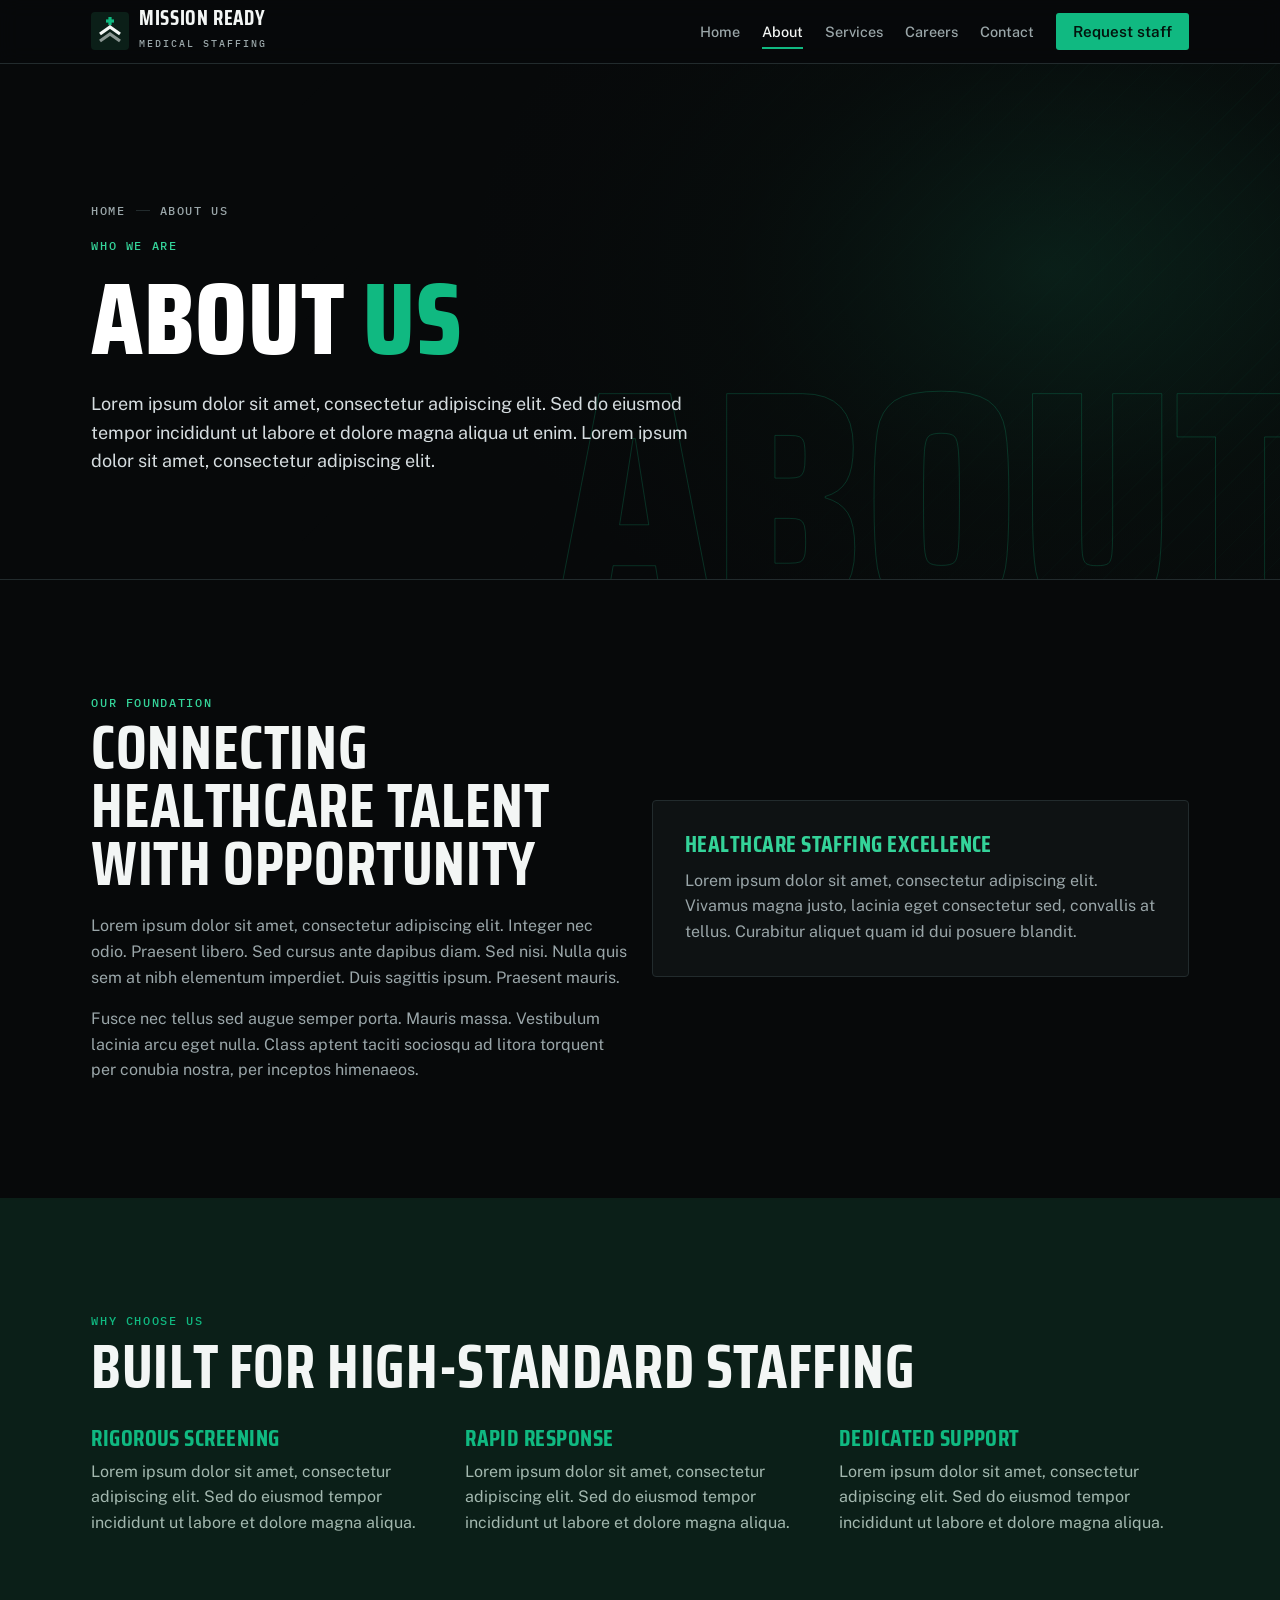
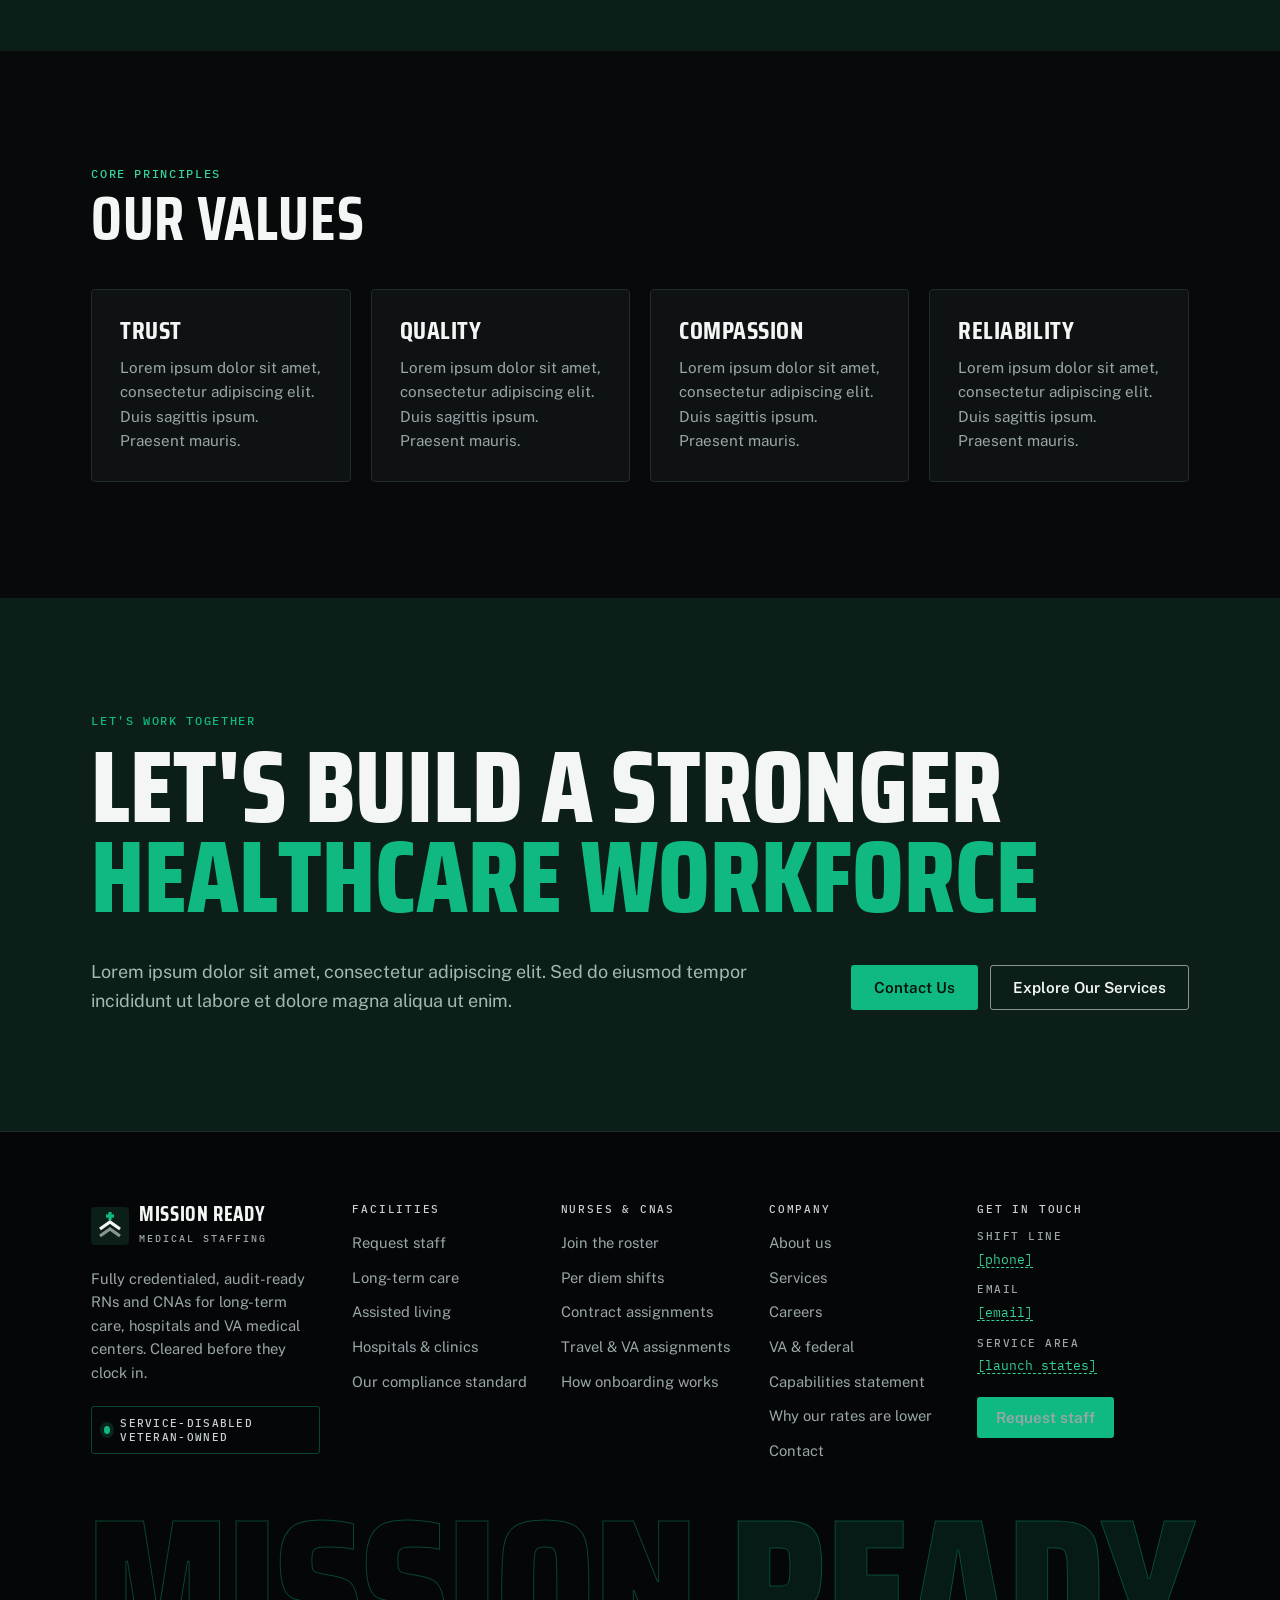
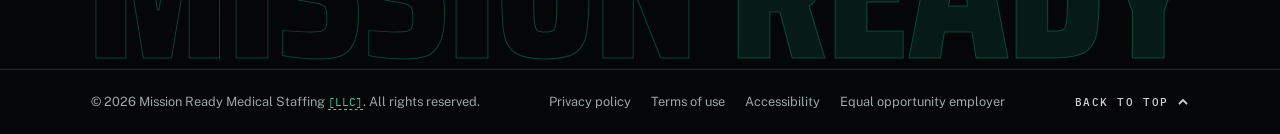
==== about.html @ 70a40371 "asd" ====
<!doctype html>
<html lang="en">
<head>
<meta charset="utf-8">
<script>document.documentElement.classList.add("js")</script>
<meta name="viewport" content="width=device-width, initial-scale=1, viewport-fit=cover">
<meta name="description" content="About Mission Ready Medical Staffing. Placeholder description for the about page.">
<title>About Us | Mission Ready Medical Staffing</title>
<link rel="preconnect" href="https://fonts.googleapis.com">
<link rel="preconnect" href="https://fonts.gstatic.com" crossorigin>
<link rel="stylesheet" href="https://fonts.googleapis.com/css2?family=Saira+Condensed:wght@500;600;700;800&family=Public+Sans:wght@400;500;600;700&family=IBM+Plex+Mono:wght@400;500&display=swap">
<link rel="stylesheet" href="style.css">
</head>
<body id="top">
<a class="skip" href="#main">Skip to content</a>
<div class="progress" aria-hidden="true"><i></i></div>

<header class="nav">
  <div class="wrap">
    <a class="brand" href="index.html" aria-label="Mission Ready Medical Staffing, home">
      <svg width="38" height="38" viewBox="0 0 38 38" aria-hidden="true">
        <rect width="38" height="38" rx="4" fill="var(--navy)"/>
        <path d="M9 22 L19 15 L29 22" fill="none" stroke="var(--on-navy)" stroke-width="3.2"/>
        <path d="M9 29 L19 22 L29 29" fill="none" stroke="var(--on-navy)" stroke-width="3.2" opacity=".55"/>
        <rect x="17.4" y="5" width="3.2" height="8" fill="var(--brass-bright)"/>
        <rect x="15" y="7.4" width="8" height="3.2" fill="var(--brass-bright)"/>
      </svg>
      <span><b>Mission Ready</b><small>Medical Staffing</small></span>
    </a>
    <button class="menu-toggle" type="button" aria-expanded="false" aria-controls="site-menu" aria-label="Open menu"><span></span></button>
    <nav class="links" id="site-menu" aria-label="Primary">
      <a href="index.html">Home</a>
      <a href="about.html" aria-current="page">About</a>
      <a href="services.html">Services</a>
      <a href="careers.html">Careers</a>
      <a href="contact.html">Contact</a>
      <a class="btn btn-primary" href="contact.html#request-staff">Request staff</a>
    </nav>
  </div>
</header>

<main id="main">
<section class="page-hero" data-scene="exit" style="--img:url('https://images.unsplash.com/photo-1584515933487-779824d29309?auto=format&fit=crop&w=1600&q=80')">
  <div class="hero-visual" aria-hidden="true"></div>
  <span class="ghost-word" aria-hidden="true">About</span>
  <div class="wrap">
    <nav class="crumbs" aria-label="Breadcrumb"><a href="index.html">Home</a><i></i><span aria-current="page">About Us</span></nav>
    <p class="eyebrow">Who we are</p>
    <h1>About <em>Us</em></h1>
    <p class="lede">Lorem ipsum dolor sit amet, consectetur adipiscing elit. Sed do eiusmod tempor incididunt ut labore et dolore magna aliqua ut enim. Lorem ipsum dolor sit amet, consectetur adipiscing elit.</p>
    
  </div>
</section>
 


<section class="block">
    <div class="wrap">
      <div class="grid-2" style="align-items: center;">
        <div>
          <p class="eyebrow">Our Foundation</p>
          <h2 style="margin-top:10px;">Connecting Healthcare Talent With Opportunity</h2>
          <p style="margin-top:20px; color:var(--ink-2);">Lorem ipsum dolor sit amet, consectetur adipiscing elit. Integer nec odio. Praesent libero. Sed cursus ante dapibus diam. Sed nisi. Nulla quis sem at nibh elementum imperdiet. Duis sagittis ipsum. Praesent mauris.</p>
          <p style="margin-top:16px; color:var(--ink-2);">Fusce nec tellus sed augue semper porta. Mauris massa. Vestibulum lacinia arcu eget nulla. Class aptent taciti sociosqu ad litora torquent per conubia nostra, per inceptos himenaeos.</p>
        </div>
        <div style="background:var(--surface); border:1px solid var(--line); border-radius:4px; padding:32px;">
          <h3 style="color:var(--brass);">Healthcare Staffing Excellence</h3>
          <p style="color:var(--ink-2); margin-top:12px;">Lorem ipsum dolor sit amet, consectetur adipiscing elit. Vivamus magna justo, lacinia eget consectetur sed, convallis at tellus. Curabitur aliquet quam id dui posuere blandit.</p>
        </div>
      </div>
    </div>
  </section>
  <section class="block" style="background:var(--navy); color:var(--on-navy);">
    <div class="wrap">
      <p class="eyebrow" style="color:var(--brass-bright);">Why Choose Us</p>
      <h2 style="margin-top:10px; margin-bottom:30px;">Built For High-Standard Staffing</h2>
      <div class="grid-3">
        <div>
          <h3 style="color:var(--brass-bright);">Rigorous Screening</h3>
          <p style="color:var(--on-navy-2); margin-top:10px;">Lorem ipsum dolor sit amet, consectetur adipiscing elit. Sed do eiusmod tempor incididunt ut labore et dolore magna aliqua.</p>
        </div>
        <div>
          <h3 style="color:var(--brass-bright);">Rapid Response</h3>
          <p style="color:var(--on-navy-2); margin-top:10px;">Lorem ipsum dolor sit amet, consectetur adipiscing elit. Sed do eiusmod tempor incididunt ut labore et dolore magna aliqua.</p>
        </div>
        <div>
          <h3 style="color:var(--brass-bright);">Dedicated Support</h3>
          <p style="color:var(--on-navy-2); margin-top:10px;">Lorem ipsum dolor sit amet, consectetur adipiscing elit. Sed do eiusmod tempor incididunt ut labore et dolore magna aliqua.</p>
        </div>
      </div>
    </div>
  </section>

   <section class="block">
    <div class="wrap">
      <p class="eyebrow">Core Principles</p>
      <h2 style="margin-top:10px; margin-bottom:40px;">Our Values</h2>
      <div class="grid-4">
        <div class="card">
          <h3>Trust</h3>
          <p>Lorem ipsum dolor sit amet, consectetur adipiscing elit. Duis sagittis ipsum. Praesent mauris.</p>
        </div>
        <div class="card">
          <h3>Quality</h3>
          <p>Lorem ipsum dolor sit amet, consectetur adipiscing elit. Duis sagittis ipsum. Praesent mauris.</p>
        </div>
        <div class="card">
          <h3>Compassion</h3>
          <p>Lorem ipsum dolor sit amet, consectetur adipiscing elit. Duis sagittis ipsum. Praesent mauris.</p>
        </div>
        <div class="card">
          <h3>Reliability</h3>
          <p>Lorem ipsum dolor sit amet, consectetur adipiscing elit. Duis sagittis ipsum. Praesent mauris.</p>
        </div>
      </div>
    </div>
  </section>

<!-- <section class="block surface-band" id="mission-vision">
  <div class="wrap">
    <div class="statements">
      <article class="statement reveal" id="mission"><span class="num">01 / MISSION</span><h2 style="font-size:clamp(2.2rem,4vw,3.4rem)">Our Mission</h2><p>Lorem ipsum dolor sit amet, consectetur adipiscing elit. Sed do eiusmod tempor incididunt ut labore et dolore magna aliqua. Ut enim ad minim veniam, quis nostrud exercitation ullamco laboris nisi ut aliquip ex ea commodo consequat. Duis aute irure dolor in reprehenderit in voluptate velit esse.</p><p>Excepteur sint occaecat cupidatat non proident, sunt in culpa qui officia deserunt mollit anim id est laborum. Curabitur pretium tincidunt lacus, nec gravida nisl.</p></article>
      <article class="statement reveal" style="--d:1" id="vision"><span class="num">02 / VISION</span><h2 style="font-size:clamp(2.2rem,4vw,3.4rem)">Our Vision</h2><p>Ut enim ad minim veniam, quis nostrud exercitation ullamco laboris nisi ut aliquip ex ea commodo consequat. Duis aute irure dolor in reprehenderit in voluptate velit esse. Lorem ipsum dolor sit amet, consectetur adipiscing elit. Sed do eiusmod tempor incididunt ut labore et dolore magna aliqua.</p><p>Excepteur sint occaecat cupidatat non proident, sunt in culpa qui officia deserunt mollit anim id est laborum. Curabitur pretium tincidunt lacus, nec gravida nisl.</p></article>
    </div>
  </div>
</section> -->

<!-- <section class="block" id="values">
  <div class="wrap">
    <div class="sec-head">
      <p class="eyebrow">What guides us</p>
      <h2>Our Values</h2>
      <p class="lede">Lorem ipsum dolor sit amet, consectetur adipiscing elit. Sed do eiusmod tempor incididunt ut labore et dolore magna aliqua ut enim.</p>
    </div>
    <div class="cards">
      <article class="fcard reveal" style="--d:0"><span class="ico"><svg viewBox="0 0 24 24" fill="none" stroke="currentColor" stroke-width="1.8" stroke-linecap="square" aria-hidden="true"><path d="M12 3l8 3v6c0 5-3.5 8-8 9-4.5-1-8-4-8-9V6z"/><path d="M8.5 12l2.5 2.5L16 9.5"/></svg></span><span class="idx" aria-hidden="true">01</span><h3>Trust</h3><p>Lorem ipsum dolor sit amet, consectetur adipiscing elit.</p></article>
      <article class="fcard reveal" style="--d:1"><span class="ico"><svg viewBox="0 0 24 24" fill="none" stroke="currentColor" stroke-width="1.8" stroke-linecap="square" aria-hidden="true"><path d="M12 3l2.7 5.6 6.1.9-4.4 4.3 1 6.1L12 17l-5.4 2.9 1-6.1L3.2 9.5l6.1-.9z"/></svg></span><span class="idx" aria-hidden="true">02</span><h3>Quality</h3><p>Lorem ipsum dolor sit amet, consectetur adipiscing elit.</p></article>
      <article class="fcard reveal" style="--d:2"><span class="ico"><svg viewBox="0 0 24 24" fill="none" stroke="currentColor" stroke-width="1.8" stroke-linecap="square" aria-hidden="true"><path d="M12 20s-8-5-8-11a4.5 4.5 0 018-2.8A4.5 4.5 0 0120 9c0 6-8 11-8 11z"/></svg></span><span class="idx" aria-hidden="true">03</span><h3>Compassion</h3><p>Lorem ipsum dolor sit amet, consectetur adipiscing elit.</p></article>
      <article class="fcard reveal" style="--d:3"><span class="ico"><svg viewBox="0 0 24 24" fill="none" stroke="currentColor" stroke-width="1.8" stroke-linecap="square" aria-hidden="true"><circle cx="12" cy="12" r="9"/><path d="M12 7v5l3.5 2"/></svg></span><span class="idx" aria-hidden="true">04</span><h3>Reliability</h3><p>Lorem ipsum dolor sit amet, consectetur adipiscing elit.</p></article>
    </div>
  </div>
</section> -->




<!-- <section class="block surface-band" id="why-choose-us">
  <div class="wrap split rev">
    <div>
      <p class="eyebrow reveal">Why choose us</p>
      <h2 class="reveal" style="margin-top:14px">Why Choose Us</h2>
      <div class="why" style="margin-top:36px">
        <div class="reveal"><span class="n">01</span><div><h3>Dedicated Recruitment Team</h3><p>Lorem ipsum dolor sit amet, consectetur adipiscing elit. Sed do eiusmod tempor incididunt ut labore et dolore magna aliqua ut enim.</p></div></div>
        <div class="reveal" style="--d:1"><span class="n">02</span><div><h3>Thorough Candidate Screening</h3><p>Lorem ipsum dolor sit amet, consectetur adipiscing elit. Sed do eiusmod tempor incididunt ut labore et dolore magna aliqua ut enim.</p></div></div>
        <div class="reveal" style="--d:2"><span class="n">03</span><div><h3>Flexible Staffing Options</h3><p>Lorem ipsum dolor sit amet, consectetur adipiscing elit. Sed do eiusmod tempor incididunt ut labore et dolore magna aliqua ut enim.</p></div></div>
        <div class="reveal" style="--d:3"><span class="n">04</span><div><h3>Responsive Support</h3><p>Lorem ipsum dolor sit amet, consectetur adipiscing elit. Sed do eiusmod tempor incididunt ut labore et dolore magna aliqua ut enim.</p></div></div>
      </div>
    </div>
    <figure class="photo wide reveal" style="margin:0;position:sticky;top:calc(var(--nav) + 32px)">
      <img src="https://images.unsplash.com/photo-1576091160550-2173dba999ef?auto=format&fit=crop&w=1600&q=80" alt="Healthcare staff in a clinical corridor (placeholder image)" loading="lazy">
    </figure>
  </div>
</section> -->
<section class="block closing" data-scene="enter">
  <div class="wrap">
    <p class="eyebrow" style="color:var(--brass-bright)">Let's work together</p>
    <div class="big sm" style="margin-top:14px">Let's Build a Stronger <span>Healthcare Workforce</span></div>
    <div class="row">
      <p class="lede">Lorem ipsum dolor sit amet, consectetur adipiscing elit. Sed do eiusmod tempor incididunt ut labore et dolore magna aliqua ut enim.</p>
      <div class="cta-btns"><a class="btn btn-brass" href="contact.html">Contact Us</a><a class="btn btn-outline-light" href="services.html">Explore Our Services</a></div>
    </div>
  </div>
</section>
</main>

<footer class="site-footer" data-scene="enter">
  <div class="wrap ft-top">
    <div class="ft-brand">
      <a class="brand" href="index.html" aria-label="Mission Ready Medical Staffing, home">
        <svg width="38" height="38" viewBox="0 0 38 38" aria-hidden="true">
          <rect width="38" height="38" rx="4" fill="var(--navy)"/>
          <path d="M9 22 L19 15 L29 22" fill="none" stroke="var(--on-navy)" stroke-width="3.2"/>
          <path d="M9 29 L19 22 L29 29" fill="none" stroke="var(--on-navy)" stroke-width="3.2" opacity=".55"/>
          <rect x="17.4" y="5" width="3.2" height="8" fill="var(--brass-bright)"/>
          <rect x="15" y="7.4" width="8" height="3.2" fill="var(--brass-bright)"/>
        </svg>
        <span><b style="color:var(--ink)">Mission Ready</b><small>Medical Staffing</small></span>
      </a>
      <p>Fully credentialed, audit-ready RNs and CNAs for long-term care, hospitals and VA medical centers. Cleared before they clock in.</p>
      <span class="ft-badge"><i></i>Service-disabled veteran-owned</span>
    </div>

    <nav class="ft-col" aria-label="Facilities">
      <h4>Facilities</h4>
      <ul>
        <li><a href="contact.html#request-staff">Request staff</a></li>
        <li><a href="index.html#facilities">Long-term care</a></li>
        <li><a href="index.html#facilities">Assisted living</a></li>
        <li><a href="index.html#facilities">Hospitals &amp; clinics</a></li>
        <li><a href="index.html#standard">Our compliance standard</a></li>
      </ul>
    </nav>

    <nav class="ft-col" aria-label="Clinicians">
      <h4>Nurses &amp; CNAs</h4>
      <ul>
        <li><a href="careers.html#apply-now">Join the roster</a></li>
        <li><a href="index.html#clinicians">Per diem shifts</a></li>
        <li><a href="index.html#clinicians">Contract assignments</a></li>
        <li><a href="index.html#clinicians">Travel &amp; VA assignments</a></li>
        <li><a href="index.html#clearance">How onboarding works</a></li>
      </ul>
    </nav>

    <nav class="ft-col" aria-label="Company">
      <h4>Company</h4>
      <ul>
        <li><a href="about.html">About us</a></li>
        <li><a href="services.html">Services</a></li>
        <li><a href="careers.html">Careers</a></li>
        <li><a href="index.html#federal">VA &amp; federal</a></li>
        <li><a href="index.html#federal">Capabilities statement</a></li>
        <li><a href="index.html#lean">Why our rates are lower</a></li>
        <li><a href="contact.html">Contact</a></li>
      </ul>
    </nav>

    <div class="ft-col ft-contact">
      <h4>Get in touch</h4>
      <dl>
        <div><dt>Shift line</dt><dd><span class="ph">[phone]</span></dd></div>
        <div><dt>Email</dt><dd><span class="ph">[email]</span></dd></div>
        <div><dt>Service area</dt><dd><span class="ph">[launch states]</span></dd></div>
      </dl>
      <a class="btn btn-primary" href="contact.html#request-staff">Request staff</a>
    </div>
  </div>

  <div class="ft-mark" aria-hidden="true">Mission <span>Ready</span></div>

  <div class="ft-bottom">
    <div class="wrap">
      <span>© 2026 Mission Ready Medical Staffing <span class="ph">[LLC]</span>. All rights reserved.</span>
      <nav class="ft-legal" aria-label="Legal">
        <a href="#top">Privacy policy</a>
        <a href="#top">Terms of use</a>
        <a href="#top">Accessibility</a>
        <a href="#top">Equal opportunity employer</a>
      </nav>
      <a class="to-top" href="#top">Back to top <svg width="12" height="12" viewBox="0 0 12 12" aria-hidden="true"><path d="M2 8 L6 4 L10 8" fill="none" stroke="currentColor" stroke-width="1.8"/></svg></a>
    </div>
  </div>
</footer>

<script src="js/main.js"></script>
</body>
</html>
---- style.css ----
html,body{margin:0;padding:0}
img{max-width:100%}
[hidden]{display:none!important}
/* Black & Emerald: a single dark theme by design. Token names are historical:
   --navy = deep green panel, --brass = emerald accent text, --brass-bright = emerald fill. */
:root{
  --bg:#07090A; --surface:#0E1213; --surface-2:#161C1E; --ink:#F3F6F5; --ink-2:#9AA6A9; --line:#222B2D;
  --navy:#0B1F18; --navy-2:#113026; --on-navy:#F3F6F5; --on-navy-2:#A3B8AF;
  --brass:#34D399; --brass-bright:#10B981; --silver:#C9D1D6; --ready:#34D399; --ready-bg:#0D2A20; --ok:#10B981;
  --display:"Saira Condensed","Arial Narrow",Arial,sans-serif;
  --body:"Public Sans",system-ui,-apple-system,"Segoe UI",sans-serif;
  --mono:"IBM Plex Mono",ui-monospace,Consolas,monospace;
  --gutter:max(16px, 4vw);
  --nav:64px;
  --scroll:0;
  color-scheme:dark;
}
*{box-sizing:border-box}
html{scroll-behavior:smooth}
body{background:var(--bg);color:var(--ink);font:400 1rem/1.6 var(--body);-webkit-font-smoothing:antialiased;overflow-x:clip}
.wrap{max-width:1200px;margin-inline:auto;padding-inline:var(--gutter)}
h1,h2,h3{font-family:var(--display);font-weight:700;text-transform:uppercase;letter-spacing:.01em;line-height:.95;text-wrap:balance;margin:0}
h2{font-size:clamp(2.2rem,5vw,3.8rem)}
h3{font-size:1.45rem;letter-spacing:.02em}
p{margin:0}
a{color:inherit}
:focus-visible{outline:2px solid var(--brass-bright);outline-offset:3px;border-radius:2px}
.eyebrow{font:500 .74rem/1.3 var(--mono);letter-spacing:.14em;text-transform:uppercase;color:var(--brass)}
.lede{font-size:1.125rem;color:var(--ink-2);max-width:60ch}
.ph{font-family:var(--mono);font-size:.85em;color:var(--brass);border-bottom:1px dashed currentColor;white-space:nowrap}
section.block{padding-block:clamp(64px,9vw,120px)}
#facilities{position:relative;background:linear-gradient(180deg,rgba(7,9,10,.78),rgba(7,9,10,.86)),url("https://images.unsplash.com/photo-1584515933487-779824d29309?auto=format&fit=crop&w=1600&q=80") center/cover no-repeat;border-top:1px solid var(--line);border-bottom:1px solid var(--line)}
#facilities .wrap{position:relative;z-index:1}
#lean{position:relative;background:linear-gradient(180deg,rgba(7,9,10,.74),rgba(7,9,10,.84)),url("https://images.unsplash.com/photo-1576091160550-2173dba999ef?auto=format&fit=crop&w=1600&q=80") center/cover no-repeat;border-top:1px solid var(--line);border-bottom:1px solid var(--line)}
#lean .wrap{position:relative;z-index:1}

/* progress + nav */
.progress{position:fixed;top:0;left:0;right:0;height:3px;z-index:30;background:transparent;pointer-events:none}
.progress i{display:block;height:100%;background:var(--brass-bright);transform-origin:0 50%;transform:scaleX(var(--doc,0))}
.nav{position:sticky;top:env(safe-area-inset-top,0px);z-index:20;height:var(--nav);background:color-mix(in srgb,var(--bg) 90%,transparent);backdrop-filter:blur(10px);border-bottom:1px solid var(--line)}
.nav .wrap{display:flex;align-items:center;justify-content:space-between;gap:16px;height:100%}
.brand{display:flex;align-items:center;gap:10px;text-decoration:none}
.brand svg{flex:none}
.brand b{font:700 1.3rem/1 var(--display);text-transform:uppercase;letter-spacing:.03em;display:block}
.brand small{font:500 .62rem/1 var(--mono);letter-spacing:.2em;text-transform:uppercase;color:var(--ink-2)}
.links{display:flex;gap:22px;align-items:center;font-size:.9rem;font-weight:500}
.links a{text-decoration:none;color:var(--ink-2)}
.links a:hover{color:var(--ink)}
.btn{display:inline-flex;align-items:center;justify-content:center;gap:8px;font:600 .95rem/1 var(--body);padding:14px 22px;border-radius:3px;text-decoration:none;border:1.5px solid transparent;cursor:pointer;transition:transform .2s,background .2s}
.btn:hover{transform:translateY(-2px)}
.btn-primary{background:var(--brass-bright);color:#03140D}
.btn-primary:hover{background:#34D399}
.btn-ghost{border-color:var(--ink);color:var(--ink);background:transparent}
.btn-ghost:hover{background:var(--surface-2)}
.links .btn{padding:10px 16px;color:#03140D}
@media (max-width:880px){.links a:not(.btn){display:none}}

/* ===== HERO ===== */
/* The hero is intentionally dark in both themes: it is the WebGL "storm" stage. */
.hero{position:relative;height:260vh;background:#07090A}
.hero-stage{position:sticky;top:calc(var(--nav) + env(safe-area-inset-top,0px));height:calc(100vh - var(--nav));height:calc(100svh - var(--nav));overflow:hidden;display:flex;align-items:center;color:#FFFFFF;
  background:radial-gradient(40% 60% at 72% 50%,#0D3B2B 0%,#081410 55%,#07090A 100%)}
#storm{position:absolute;inset:0;width:100%;height:100%;display:block}
/* scrim: keeps the copy column dark whatever the orb is doing behind it */
.hero-stage::after{content:"";position:absolute;inset:0;z-index:1;pointer-events:none;
  background:linear-gradient(90deg,rgba(7,9,10,.92) 0%,rgba(7,9,10,.78) 34%,rgba(7,9,10,0) 62%)}
.hero-copy{position:relative;z-index:2;width:100%;opacity:calc(1 - var(--p,0) * 1.8);text-shadow:0 2px 24px rgba(0,0,0,.9)}
.hero-copy > *{max-width:620px}
.hero.gone .hero-copy{visibility:hidden}
.hero .eyebrow{color:#34D399}
.hero h1{font-size:clamp(3rem,7.6vw,7.2rem);line-height:.86;font-weight:800;margin-top:20px;color:#FFFFFF;max-width:none}
@media (max-width:760px){
  .hero-stage{align-items:flex-end;padding-bottom:72px;background:radial-gradient(70% 45% at 50% 30%,#0D3B2B 0%,#081410 60%,#07090A 100%)}
  .hero-stage::after{background:linear-gradient(0deg,rgba(7,9,10,.95) 0%,rgba(7,9,10,.85) 42%,rgba(7,9,10,0) 70%)}
  .hero h1{font-size:clamp(2.8rem,13vw,4.2rem)}
}
.hero h1 .line{display:block;overflow:hidden;padding-bottom:.04em}
.hero h1 .line > span{display:inline-block;animation:rise .9s cubic-bezier(.2,.8,.2,1) both}
.hero h1 .l1 > span{transform-origin:left}
.hero h1 .l2 > span{animation-delay:.12s;color:#10B981}
.hero h1 .l1{transform:translateX(calc(var(--p,0) * -14vw))}
.hero h1 .l2{transform:translateX(calc(var(--p,0) * 10vw))}
@keyframes rise{from{transform:translateY(105%)}to{transform:none}}
.hero .lede{color:#D5DCDF;margin-top:26px;animation:fade .8s .35s both}
.cta-row{display:flex;flex-wrap:wrap;gap:12px;margin-top:30px;animation:fade .8s .5s both}
.hero .btn-ghost{border-color:rgba(201,209,214,.7);color:#FFFFFF}
.hero .btn-ghost:hover{background:rgba(201,209,214,.12)}
@keyframes fade{from{opacity:0;transform:translateY(14px)}to{opacity:1;transform:none}}
.cue{position:absolute;left:50%;bottom:18px;transform:translateX(-50%);z-index:2;display:flex;flex-direction:column;align-items:center;gap:10px;font:500 .68rem/1.3 var(--mono);letter-spacing:.18em;text-transform:uppercase;color:#C9D1D6;text-decoration:none;opacity:calc(1 - var(--p,0) * 4)}
.cue i{width:1.5px;height:40px;background:linear-gradient(#10B981,transparent);animation:drip 1.8s infinite}
@keyframes drip{0%{transform:scaleY(0);transform-origin:top}50%{transform:scaleY(1);transform-origin:top}51%{transform-origin:bottom}100%{transform:scaleY(0);transform-origin:bottom}}
@media (max-height:640px){.cue{display:none}}

/* ===== MARQUEE ===== */
.marquee{border-block:1px solid var(--line);background:var(--navy);color:var(--on-navy);overflow:hidden;padding-block:14px}
.marquee .row{display:flex;gap:0;white-space:nowrap;width:max-content;font:700 clamp(1.4rem,3vw,2.2rem)/1.15 var(--display);text-transform:uppercase;letter-spacing:.04em}
.marquee .row span{padding-inline:22px;display:inline-flex;align-items:center;gap:44px}
.marquee .row span::after{content:"";width:10px;height:10px;background:var(--brass-bright);transform:rotate(45deg)}
.marquee .r1{transform:translateX(calc(var(--p,0) * -30%))}
.marquee .r2{transform:translateX(calc(-30% + var(--p,0) * 30%));color:transparent;-webkit-text-stroke:1px var(--on-navy-2)}

/* ===== STRIP ===== */
.strip{background:var(--surface);border-bottom:1px solid var(--line)}
.strip .wrap{display:grid;grid-template-columns:repeat(4,1fr)}
.strip div{padding:28px 20px 26px;border-left:1px solid var(--line)}
.strip div:first-child{border-left:0;padding-left:0}
.strip b{display:block;font:700 2.8rem/1 var(--display);letter-spacing:.01em;font-variant-numeric:tabular-nums}
.strip span{display:block;margin-top:6px;font-size:.88rem;color:var(--ink-2);max-width:26ch}
@media (max-width:760px){.strip .wrap{grid-template-columns:1fr 1fr}.strip div:nth-child(3){border-left:0;padding-left:0}.strip div:nth-child(n+3){border-top:1px solid var(--line)}}

/* ===== CLEARANCE (pinned) ===== */
.clear-intro{padding-block:clamp(64px,9vw,120px) 24px}
.clear-intro .wrap{display:grid;grid-template-columns:1fr 1fr;gap:20px 48px;align-items:end}
@media (max-width:800px){.clear-intro .wrap{grid-template-columns:1fr}}
.pin{height:360vh;position:relative}
.pin-stage{position:sticky;top:calc(var(--nav) + env(safe-area-inset-top,0px));height:calc(100vh - var(--nav));height:calc(100svh - var(--nav));display:flex;align-items:center}
.pin-stage .wrap{width:100%;display:grid;grid-template-columns:.9fr 1.1fr;gap:clamp(24px,5vw,72px);align-items:center}
.readout .count{font:800 clamp(4.5rem,11vw,9rem)/.85 var(--display);letter-spacing:-.01em;font-variant-numeric:tabular-nums;color:var(--ink)}
.readout .count small{font-size:.38em;color:var(--ink-2);font-weight:600;margin-left:6px}
.readout h3{font-size:clamp(1.5rem,2.6vw,2.1rem);margin-top:18px;min-height:2em}
.readout p{color:var(--ink-2);margin-top:10px;max-width:42ch;min-height:4.8em}
.rail{display:flex;gap:6px;margin-top:22px}
.rail i{flex:1;height:4px;background:var(--line);border-radius:2px;transition:background .3s}
.rail i.on{background:var(--brass-bright)}
.file{background:var(--navy);color:var(--on-navy);border-radius:5px;padding:24px 24px 20px;box-shadow:0 0 0 1px rgba(16,185,129,.18),0 30px 60px -30px rgba(0,0,0,.8);position:relative;transform:rotate(calc((1 - var(--p,0)) * 2deg)) translateY(calc((1 - var(--p,0)) * 20px))}
.file::before{content:"";position:absolute;top:-11px;left:24px;width:120px;height:12px;background:var(--navy);border-radius:5px 5px 0 0}
.file-head{display:flex;justify-content:space-between;align-items:flex-start;gap:12px;padding-bottom:14px;border-bottom:1px solid rgba(255,255,255,.14)}
.file-head .k{font:500 .68rem/1 var(--mono);letter-spacing:.14em;text-transform:uppercase;color:var(--on-navy-2)}
.file-head .v{font:700 1.6rem/1.1 var(--display);text-transform:uppercase;margin-top:6px;letter-spacing:.02em}
.sample{font:500 .62rem/1 var(--mono);letter-spacing:.14em;text-transform:uppercase;border:1px solid var(--on-navy-2);color:var(--on-navy-2);padding:5px 7px;border-radius:2px;white-space:nowrap}
.checks{list-style:none;margin:4px 0 0;padding:0;font-size:.92rem}
.checks li{display:grid;grid-template-columns:20px 1fr auto;gap:12px;align-items:center;padding:10px 0;border-bottom:1px dashed rgba(255,255,255,.12);color:var(--on-navy-2);transition:color .35s}
.checks .box{width:18px;height:18px;border:1.5px solid rgba(255,255,255,.35);border-radius:3px;display:grid;place-items:center;transition:all .35s}
.checks .box svg{opacity:0;transform:scale(.4);transition:all .35s cubic-bezier(.3,1.6,.5,1)}
.checks .st{font:500 .66rem/1 var(--mono);letter-spacing:.1em;text-transform:uppercase;padding:5px 7px;border-radius:2px;border:1px solid rgba(255,255,255,.2);white-space:nowrap;transition:all .35s}
.checks li.done{color:var(--on-navy)}
.checks li.done .box{background:var(--ok);border-color:var(--ok)}
.checks li.done .box svg{opacity:1;transform:none}
.checks li.done .st{color:#0E2A1D;background:var(--ok);border-color:var(--ok)}
.checks li.active{color:var(--on-navy)}
.checks li.active .box{border-color:var(--brass-bright);box-shadow:0 0 0 4px rgba(16,185,129,.28)}
.meter{height:4px;background:rgba(255,255,255,.12);border-radius:2px;margin-top:16px;overflow:hidden}
.meter i{display:block;height:100%;background:var(--ok);transform-origin:0 50%;transform:scaleX(var(--p,0))}
.file-foot{display:flex;justify-content:space-between;align-items:center;margin-top:12px;font:500 .72rem/1 var(--mono);letter-spacing:.12em;text-transform:uppercase;color:var(--on-navy-2)}
.stamp{position:absolute;right:18px;bottom:52px;border:3px solid var(--ok);color:var(--ok);font:800 1.5rem/1 var(--display);text-transform:uppercase;letter-spacing:.06em;padding:10px 14px;border-radius:4px;text-align:center;transform:rotate(-9deg) scale(1.8);opacity:0;transition:transform .35s cubic-bezier(.3,1.5,.5,1),opacity .2s;pointer-events:none;background:rgba(6,18,13,.9)}
.stamp small{display:block;font:500 .6rem/1.4 var(--mono);letter-spacing:.14em;margin-top:4px}
.file.cleared .stamp{opacity:1;transform:rotate(-9deg) scale(1)}
@media (max-width:820px){
  .pin{height:420vh}
  .pin-stage .wrap{grid-template-columns:1fr;gap:18px}
  .readout .count{font-size:3.4rem}
  .readout h3{margin-top:8px;min-height:0;font-size:1.3rem}
  .readout p{min-height:4.8em;font-size:.9rem;margin-top:6px}
  .rail{margin-top:12px}
  .file{padding:18px 16px 14px}
  .checks{font-size:.82rem}.checks li{padding:7px 0;gap:10px}
  .file-head .v{font-size:1.25rem}
  .stamp{font-size:1.15rem;bottom:40px}
}

/* ===== AUDIENCES ===== */
.sec-head{display:grid;grid-template-columns:1fr 1fr;gap:20px 48px;align-items:end;margin-bottom:48px}
.sec-head .eyebrow{grid-column:1/-1}
@media (max-width:800px){.sec-head{grid-template-columns:1fr}}
.paths{display:grid;grid-template-columns:repeat(3,1fr);border-top:2px solid var(--ink)}
.path{padding:28px 26px 30px 0;display:flex;flex-direction:column;gap:14px;transform:translateY(calc((1 - var(--p,1)) * var(--lag) * 90px))}
.path:nth-child(1){--lag:.3}.path:nth-child(2){--lag:.7}.path:nth-child(3){--lag:1.1}
.path + .path{padding-left:26px;border-left:1px solid var(--line)}
.path .tag{font:500 .72rem/1 var(--mono);letter-spacing:.14em;text-transform:uppercase;color:var(--ink-2)}
.path p{color:var(--ink-2)}
.path ul{margin:0;padding:0;list-style:none;display:grid;gap:8px;font-size:.93rem}
.path li{padding-left:18px;position:relative}
.path li::before{content:"";position:absolute;left:0;top:.62em;width:8px;height:2px;background:var(--brass-bright)}
.path .more{margin-top:auto;font-weight:600;font-size:.93rem;text-decoration:none;border-bottom:1.5px solid var(--brass-bright);align-self:flex-start;padding-bottom:2px}
@media (max-width:860px){.paths{grid-template-columns:1fr}.path,.path + .path{padding:24px 0;border-left:0;border-top:1px solid var(--line);transform:none}.path:first-child{border-top:0}}

/* ===== STANDARD timeline ===== */
.standard{background:var(--surface);border-block:1px solid var(--line)}
.std{display:grid;grid-template-columns:.9fr 1.1fr;gap:clamp(32px,6vw,96px);align-items:start}
.std-head{position:sticky;top:calc(var(--nav) + 48px)}
.std-head .lede{margin-top:20px}
.promise{margin-top:28px;padding:18px 20px;border:1px solid var(--line);border-radius:4px;background:var(--bg);font-size:.95rem;color:var(--ink-2);max-width:48ch}
.promise b{display:block;font:700 1.15rem/1.2 var(--display);text-transform:uppercase;letter-spacing:.03em;color:var(--ink);margin-bottom:4px}
.timeline{list-style:none;margin:0;padding:0 0 0 44px;position:relative;display:grid;gap:44px}
.timeline::before,.timeline::after{content:"";position:absolute;left:11px;top:6px;bottom:6px;width:2px;background:var(--line)}
.timeline::after{background:var(--brass-bright);transform-origin:top;transform:scaleY(var(--p,0))}
.timeline li{position:relative;display:grid;gap:8px}
.timeline li::before{content:"";position:absolute;left:-44px;top:2px;width:24px;height:24px;border-radius:50%;background:var(--surface);border:2px solid var(--line);z-index:1;transition:all .4s}
.timeline li.lit::before{border-color:var(--brass-bright);background:var(--brass-bright);box-shadow:0 0 0 6px color-mix(in srgb,var(--brass-bright) 22%,transparent)}
.timeline .n{font:500 .74rem/1 var(--mono);letter-spacing:.12em;color:var(--ink-2);transition:color .4s}
.timeline li.lit .n{color:var(--brass)}
.timeline h3{font-size:clamp(1.8rem,3.2vw,2.6rem);color:var(--ink-2);transition:color .4s}
.timeline li.lit h3{color:var(--ink)}
.timeline p{color:var(--ink-2);max-width:48ch}
.timeline .items{font:400 .78rem/1.6 var(--mono);color:var(--ink-2)}
@media (max-width:860px){.std{grid-template-columns:1fr}.std-head{position:static}}

/* ===== FEDERAL (expanding panel) ===== */
.fed-shell{padding-block:clamp(24px,4vw,48px)}
.federal{background:var(--navy);color:var(--on-navy);padding-block:clamp(64px,9vw,120px);clip-path:inset(0 calc((1 - var(--p,1)) * 7vw) round calc((1 - var(--p,1)) * 32px))}
.federal .eyebrow{color:var(--brass-bright)}
.federal .lede{color:var(--on-navy-2)}
.fed-grid{display:grid;grid-template-columns:1.1fr .9fr;gap:clamp(32px,5vw,72px);align-items:start}
.federal h2{font-size:clamp(2.6rem,6.4vw,5.2rem);line-height:.9}
.federal h2 em{font-style:normal;color:var(--brass-bright)}
.fed-grid ul{margin:32px 0 0;padding:0;list-style:none;display:grid;gap:20px}
.fed-grid li{display:grid;grid-template-columns:28px 1fr;gap:12px}
.fed-grid li svg{color:var(--brass-bright);margin-top:3px}
.fed-grid li b{display:block;font-weight:600}
.fed-grid li span{color:var(--on-navy-2);font-size:.93rem}
.capab{border:1px solid rgba(255,255,255,.18);border-radius:4px;padding:24px;background:rgba(255,255,255,.03)}
.capab h3{font-size:1.25rem;margin-top:8px}
.capab dl{margin:14px 0 0;display:grid;grid-template-columns:auto 1fr}
.capab dt,.capab dd{padding:10px 0;border-top:1px solid rgba(255,255,255,.12);margin:0;font-size:.88rem}
.capab dt{font:500 .72rem/1.5 var(--mono);letter-spacing:.1em;text-transform:uppercase;color:var(--on-navy-2);padding-right:18px;padding-top:12px}
.capab .ph{color:var(--brass-bright)}
.capab .note{font-size:.78rem;color:var(--on-navy-2);margin-top:14px}
@media (max-width:860px){.fed-grid{grid-template-columns:1fr}}

/* ===== LEAN ===== */
.lean-grid{display:grid;grid-template-columns:1fr 1fr;gap:20px}
.ledger{border:1px solid var(--line);background:var(--surface);border-radius:4px;padding:26px}
.ledger h3{font-size:1.3rem}
.ledger ul{list-style:none;margin:16px 0 0;padding:0}
.ledger li{display:flex;justify-content:space-between;gap:16px;padding:13px 0;border-top:1px solid var(--line);font-size:.98rem}
.ledger li span:last-child{font:500 .72rem/1.9 var(--mono);letter-spacing:.08em;text-transform:uppercase;color:var(--ink-2);white-space:nowrap}
.ledger.cut li span:first-child{position:relative;color:var(--ink-2)}
.ledger.cut li span:first-child::after{content:"";position:absolute;left:-2px;right:-2px;top:52%;height:2px;background:var(--brass-bright);transform-origin:left;transform:scaleX(clamp(0, calc(var(--p,1) * 4 - var(--i) * .7), 1))}
.ledger.keep{border-color:var(--ready);box-shadow:inset 0 4px 0 var(--ready)}
.ledger.keep li span:last-child{color:var(--ready)}
.ledger.keep li{opacity:clamp(.35, calc(var(--p,1) * 4 - var(--i) * .7), 1)}
@media (max-width:760px){.lean-grid{grid-template-columns:1fr}}

/* ===== CLINICIANS ===== */
.clin{display:grid;grid-template-columns:1fr 1fr;gap:clamp(32px,5vw,64px);align-items:start}
.types{display:grid;margin-top:28px;border-top:2px solid var(--ink)}
.types div{display:grid;grid-template-columns:120px 1fr;gap:16px;padding:16px 0;border-bottom:1px solid var(--line)}
.types b{font:700 1.25rem/1.2 var(--display);text-transform:uppercase;letter-spacing:.03em}
.types span{color:var(--ink-2);font-size:.95rem}
@media (max-width:420px){.types div{grid-template-columns:1fr;gap:4px}}
form.apply{background:var(--surface);border:1px solid var(--line);border-radius:4px;padding:26px;display:grid;gap:16px}
form.apply h3{font-size:1.5rem}
.row2{display:grid;grid-template-columns:1fr 1fr;gap:14px}
@media (max-width:480px){.row2{grid-template-columns:1fr}}
label{display:grid;gap:6px;font-size:.82rem;font-weight:600}
input,select{font:400 .95rem var(--body);padding:11px 12px;border:1px solid var(--line);border-radius:3px;background:var(--bg);color:var(--ink);width:100%}
input:focus,select:focus{outline:2px solid var(--brass-bright);outline-offset:0;border-color:transparent}
fieldset{border:0;padding:0;margin:0;display:flex;gap:8px;flex-wrap:wrap}
legend{font-size:.82rem;font-weight:600;margin-bottom:6px;padding:0}
.chip{position:relative;display:inline-block}
.chip input{position:absolute;opacity:0;width:1px;height:1px}
.chip span{display:inline-block;padding:8px 14px;border:1px solid var(--line);border-radius:3px;font-size:.88rem;font-weight:500;cursor:pointer;background:var(--bg)}
.chip input:checked + span{background:var(--brass-bright);color:#03140D;border-color:var(--brass-bright)}
.chip input:focus-visible + span{outline:2px solid var(--brass-bright);outline-offset:2px}
.form-msg{font-size:.88rem;padding:12px 14px;border-radius:3px;background:var(--ready-bg);color:var(--ready)}
.fine{font-size:.8rem;color:var(--ink-2)}

/* ===== FOUNDER ===== */
.founder{display:grid;grid-template-columns:.8fr 1.2fr;gap:clamp(32px,5vw,72px);align-items:start}
.portrait{aspect-ratio:4/5;max-width:100%;background:repeating-linear-gradient(135deg,var(--surface-2) 0 12px,var(--surface) 12px 24px);border:1px solid var(--line);border-radius:4px;overflow:hidden;display:grid;place-items:center;text-align:center;padding:0;color:var(--ink-2);font:500 .78rem/1.5 var(--mono);letter-spacing:.08em;text-transform:uppercase;transform:translateY(calc((0.5 - var(--p,.5)) * 60px))}
.portrait img{width:100%;height:100%;object-fit:cover;display:block;filter:saturate(.9) contrast(1.05)}
.quote{font:600 clamp(1.4rem,2.8vw,2.1rem)/1.3 var(--body);letter-spacing:-.015em;text-wrap:pretty;max-width:34ch}
.quote .w{opacity:clamp(.22, calc(var(--p,1) * 4 - var(--k) * 1.4), 1);transition:opacity .15s}
.founder .body{display:grid;gap:16px;margin-top:26px;color:var(--ink-2);max-width:62ch}
.sig{margin-top:24px;display:flex;flex-direction:column;gap:4px}
.sig b{font:700 1.3rem/1 var(--display);text-transform:uppercase;letter-spacing:.03em}
.sig span{font:400 .8rem/1.4 var(--mono);color:var(--ink-2)}
@media (max-width:800px){.founder{grid-template-columns:1fr}.portrait{max-width:260px;transform:none}}

/* ===== CLOSING ===== */
.closing{background:var(--navy);color:var(--on-navy);overflow:hidden}
.closing .big{font:800 clamp(3rem,11vw,9.5rem)/.85 var(--display);text-transform:uppercase;white-space:nowrap;transform:translateX(calc((1 - var(--p,1)) * 30%));color:var(--on-navy)}
.closing .big span{color:var(--brass-bright)}
.closing .row{display:flex;flex-wrap:wrap;justify-content:space-between;align-items:center;gap:24px;margin-top:36px}
.closing .lede{color:var(--on-navy-2)}
.closing .ph{color:var(--brass-bright)}
.btn-brass{background:var(--brass-bright);color:#03140D}
/* ===== FOOTER ===== */
.site-footer{background:#050607;border-top:1px solid var(--line);color:var(--ink-2);font-size:.92rem;overflow:hidden}
.ft-top{display:grid;grid-template-columns:1.3fr repeat(3,1fr) 1.2fr;gap:40px 32px;padding-block:72px 48px}
.ft-brand p{margin-top:18px;max-width:34ch}
.ft-badge{display:inline-flex;align-items:center;gap:10px;margin-top:22px;padding:9px 12px;border:1px solid rgba(16,185,129,.35);border-radius:3px;font:500 .68rem/1.3 var(--mono);letter-spacing:.12em;text-transform:uppercase;color:var(--silver)}
.ft-badge i{width:8px;height:8px;border-radius:50%;background:var(--ok);box-shadow:0 0 0 4px rgba(16,185,129,.18)}
.ft-col h4{margin:0 0 16px;font:500 .7rem/1 var(--mono);letter-spacing:.16em;text-transform:uppercase;color:var(--silver)}
.ft-col ul{list-style:none;margin:0;padding:0;display:grid;gap:11px}
.ft-col a{text-decoration:none;color:var(--ink-2);transition:color .2s}
.ft-col a:hover{color:var(--brass)}
.ft-contact dl{margin:0;display:grid;gap:14px}
.ft-contact dt{font:500 .66rem/1 var(--mono);letter-spacing:.14em;text-transform:uppercase;color:var(--ink-2);margin-bottom:5px}
.ft-contact dd{margin:0;color:var(--ink)}
.ft-contact .btn{margin-top:20px;padding:12px 18px}
.ft-mark{font:800 clamp(3.4rem,15.5vw,15rem)/.8 var(--display);text-transform:uppercase;letter-spacing:-.01em;white-space:nowrap;color:transparent;-webkit-text-stroke:1px rgba(16,185,129,.35);
  transform:translateY(calc((1 - var(--p,1)) * 40%));user-select:none;padding-inline:var(--gutter);text-align:center}
.ft-mark span{color:rgba(16,185,129,.12)}
.ft-bottom{border-top:1px solid var(--line);padding-block:22px;font-size:.8rem}
.ft-bottom .wrap{display:flex;flex-wrap:wrap;justify-content:space-between;align-items:center;gap:12px 24px}
.ft-legal{display:flex;flex-wrap:wrap;gap:8px 20px}
.ft-legal a{text-decoration:none;color:var(--ink-2)}
.ft-legal a:hover{color:var(--ink)}
.to-top{display:inline-flex;align-items:center;gap:8px;text-decoration:none;color:var(--silver);font:500 .7rem/1 var(--mono);letter-spacing:.14em;text-transform:uppercase}
.to-top:hover{color:var(--brass)}
@media (max-width:1000px){.ft-top{grid-template-columns:1fr 1fr 1fr}.ft-brand,.ft-contact{grid-column:span 3}}
@media (max-width:600px){.ft-top{grid-template-columns:1fr 1fr;padding-block:56px 36px}.ft-brand,.ft-contact{grid-column:1/-1}}
@media (prefers-reduced-motion:reduce){.ft-mark{transform:none}}

/* ===== CONCEPT NOTES ===== */
.notes{border-top:6px double var(--line)}
.notes-banner{display:flex;flex-wrap:wrap;gap:10px 24px;align-items:end;justify-content:space-between;margin-bottom:40px}
.notes-banner p{color:var(--ink-2);max-width:58ch}
.kit{display:grid;grid-template-columns:repeat(2,1fr);gap:20px}
.card{background:var(--surface);border:1px solid var(--line);border-radius:4px;padding:24px;display:grid;gap:14px;align-content:start}
.card.wide{grid-column:1/-1}
.card p,.card li{font-size:.93rem;color:var(--ink-2)}
.card ul{margin:0;padding-left:20px;display:grid;gap:8px}
.taglines{list-style:none;padding:0 !important}
.taglines li{font:700 1.35rem/1.15 var(--display);text-transform:uppercase;color:var(--ink);letter-spacing:.02em;padding:10px 0;border-top:1px solid var(--line)}
.taglines li small{display:block;font:400 .8rem/1.5 var(--body);text-transform:none;letter-spacing:0;color:var(--ink-2);margin-top:4px}
.copybox{background:var(--bg);border:1px solid var(--line);border-radius:3px;padding:16px;font-size:.93rem}
.copybox p{color:var(--ink)}
.copybox .lbl{display:flex;justify-content:space-between;align-items:center;margin-bottom:8px}
.copy-btn{font:500 .7rem/1 var(--mono);letter-spacing:.1em;text-transform:uppercase;background:none;border:1px solid var(--line);color:var(--ink-2);padding:6px 9px;border-radius:2px;cursor:pointer}
.copy-btn:hover{color:var(--ink);border-color:var(--ink-2)}
.voice{display:grid;grid-template-columns:repeat(3,1fr);gap:16px}
.voice div{border-top:2px solid var(--ink);padding-top:12px}
.voice b{font:700 1.15rem/1 var(--display);text-transform:uppercase;letter-spacing:.03em;display:block;margin-bottom:6px}
.say{display:grid;grid-template-columns:1fr 1fr;gap:16px;font-size:.88rem}
.say div{display:grid;gap:6px;align-content:start}
.say h4{margin:0;font:500 .7rem/1 var(--mono);letter-spacing:.12em;text-transform:uppercase}
.say .yes h4{color:var(--ready)} .say .no h4{color:var(--brass)}
.say span{color:var(--ink-2)}
.swatches{display:grid;grid-template-columns:repeat(auto-fit,minmax(110px,1fr));gap:10px}
.sw{border:1px solid var(--line);border-radius:3px;overflow:hidden;font:400 .72rem/1.4 var(--mono);color:var(--ink-2)}
.sw i{display:block;height:52px}
.sw div{padding:8px 10px}
.sw b{display:block;font-family:var(--body);font-weight:600;color:var(--ink);font-size:.82rem}
.specimen{display:grid;gap:12px}
.specimen div{display:grid;grid-template-columns:90px 1fr;gap:14px;align-items:baseline;border-top:1px solid var(--line);padding-top:10px}
.specimen span{font:400 .72rem/1.4 var(--mono);color:var(--ink-2)}
.todo{list-style:none;padding:0 !important}
.todo li{display:grid;grid-template-columns:18px 1fr;gap:10px;align-items:start}
.todo li::before{content:"";width:12px;height:12px;border:1.5px solid var(--brass);border-radius:2px;margin-top:5px}
.todo b{color:var(--ink);font-weight:600}
@media (max-width:760px){.kit,.voice,.say{grid-template-columns:1fr}.card.wide{grid-column:auto}}

/* reduced motion: everything static, file fully cleared */
@media (prefers-reduced-motion:reduce){
  html{scroll-behavior:auto}
  *,*::before,*::after{animation:none !important;transition:none !important}
  .chevrons,.hero h1 .l1,.hero h1 .l2,.path,.file,.portrait,.closing .big,.marquee .row{transform:none !important}
  .federal{clip-path:none}
  .pin{height:auto}.pin-stage{position:static;height:auto;padding-block:24px 64px}
}

/* =====================================================================
   MULTI-PAGE ADDITIONS (shared by about / services / careers / contact)
   ===================================================================== */

/* ---- nav: active state + mobile menu ---- */
.links a[aria-current="page"]:not(.btn){color:var(--ink);box-shadow:inset 0 -2px 0 var(--brass-bright);padding-block:6px}
.links a.btn{color:#03140D}
.menu-toggle{display:none;align-items:center;justify-content:center;width:44px;height:44px;margin-right:-8px;background:none;border:0;color:var(--ink);cursor:pointer;border-radius:3px}
.menu-toggle span,.menu-toggle span::before,.menu-toggle span::after{display:block;width:22px;height:2px;background:currentColor;position:relative;transition:transform .25s,background .25s}
.menu-toggle span::before,.menu-toggle span::after{content:"";position:absolute;left:0}
.menu-toggle span::before{top:-7px}
.menu-toggle span::after{top:7px}
.menu-toggle[aria-expanded="true"] span{background:transparent}
.menu-toggle[aria-expanded="true"] span::before{top:0;transform:rotate(45deg)}
.menu-toggle[aria-expanded="true"] span::after{top:0;transform:rotate(-45deg)}
@media (max-width:880px){
  .menu-toggle{display:inline-flex}
  .links{position:fixed;left:0;right:0;top:calc(var(--nav) + env(safe-area-inset-top,0px));bottom:0;flex-direction:column;align-items:stretch;justify-content:flex-start;gap:0;padding:12px var(--gutter) 32px;background:var(--bg);border-top:1px solid var(--line);overflow-y:auto;transform:translateY(-8px);opacity:0;visibility:hidden;transition:opacity .2s,transform .2s,visibility 0s .2s;font-size:1.05rem}
  .links.open{opacity:1;transform:none;visibility:visible;transition:opacity .2s,transform .2s}
  .links a:not(.btn){display:block;padding:18px 0;border-bottom:1px solid var(--line);font:700 1.6rem/1 var(--display);text-transform:uppercase;letter-spacing:.03em}
  .links a[aria-current="page"]:not(.btn){box-shadow:none;color:var(--brass);padding-block:18px}
  .links .btn{margin-top:24px;padding:16px 22px}
  body.menu-open{overflow:hidden}
}

/* ---- scroll reveal (progressive enhancement: only hides when JS has run) ---- */
.js .reveal{opacity:0;transform:translateY(22px);transition:opacity .7s cubic-bezier(.2,.8,.2,1),transform .7s cubic-bezier(.2,.8,.2,1);transition-delay:calc(var(--d,0) * 80ms)}
.js .reveal.in{opacity:1;transform:none}
@media (prefers-reduced-motion:reduce){.js .reveal{opacity:1;transform:none}}

/* ---- page hero (sub-pages) ---- */
.page-hero{position:relative;overflow:hidden;border-bottom:1px solid var(--line);background:radial-gradient(45% 80% at 82% 40%,#0D3B2B 0%,#081410 55%,#07090A 100%);padding-block:clamp(72px,11vw,150px) clamp(56px,8vw,104px)}
.page-hero::before{content:"";position:absolute;inset:0;background:repeating-linear-gradient(135deg,rgba(16,185,129,.045) 0 1px,transparent 1px 22px);-webkit-mask-image:linear-gradient(90deg,transparent 20%,#000 100%);mask-image:linear-gradient(90deg,transparent 20%,#000 100%);pointer-events:none}
.page-hero .wrap{position:relative;z-index:1}
.page-hero .eyebrow{color:#34D399}
.page-hero h1{font-size:clamp(3rem,8vw,7rem);line-height:.88;font-weight:800;margin-top:20px;max-width:14ch;color:#fff}
.page-hero h1 em{font-style:normal;color:var(--brass-bright)}
.page-hero .lede{color:#D5DCDF;margin-top:26px;max-width:56ch}
.page-hero .cta-row{animation:none}
.page-hero .btn-ghost{border-color:rgba(201,209,214,.7);color:#fff}
.page-hero .btn-ghost:hover{background:rgba(201,209,214,.12)}
.page-hero .ghost-word{position:absolute;right:calc(var(--gutter) * -.5);bottom:-.14em;font:800 clamp(7rem,24vw,22rem)/.8 var(--display);text-transform:uppercase;color:transparent;-webkit-text-stroke:1px rgba(16,185,129,.22);white-space:nowrap;pointer-events:none;user-select:none;transform:translateX(calc(var(--p,0) * 8vw));z-index:0}
.crumbs{display:flex;gap:10px;align-items:center;font:500 .72rem/1 var(--mono);letter-spacing:.14em;text-transform:uppercase;color:var(--ink-2);margin-bottom:22px}
.crumbs a{text-decoration:none}
.crumbs a:hover{color:var(--brass)}
.crumbs i{width:14px;height:1px;background:var(--line)}
.page-hero .hero-visual{position:absolute;inset:0;z-index:0;background:linear-gradient(90deg,rgba(7,9,10,.96) 0%,rgba(7,9,10,.82) 42%,rgba(7,9,10,.45) 100%),var(--img) center/cover no-repeat}

/* ---- generic two-column intro / split ---- */
.split{display:grid;grid-template-columns:.9fr 1.1fr;gap:clamp(32px,6vw,96px);align-items:start}
.split.rev{grid-template-columns:1.1fr .9fr}
.split .lede{margin-top:20px}
.split .body{display:grid;gap:16px;color:var(--ink-2);max-width:62ch}
@media (max-width:860px){.split,.split.rev{grid-template-columns:1fr}}
.photo{position:relative;aspect-ratio:4/5;border:1px solid var(--line);border-radius:4px;overflow:hidden;background:repeating-linear-gradient(135deg,var(--surface-2) 0 12px,var(--surface) 12px 24px);display:grid;place-items:center;text-align:center;padding:16px;color:var(--ink-2);font:500 .78rem/1.5 var(--mono);letter-spacing:.08em;text-transform:uppercase}
.photo img{position:absolute;inset:0;width:100%;height:100%;object-fit:cover;filter:saturate(.9) contrast(1.05)}
.photo::after{content:"";position:absolute;inset:0;background:linear-gradient(180deg,transparent 55%,rgba(7,9,10,.55));pointer-events:none}
.photo.wide{aspect-ratio:16/10}
@media (max-width:860px){.photo{aspect-ratio:16/11}}

/* ---- statement blocks (mission / vision) ---- */
.statements{display:grid;grid-template-columns:1fr 1fr;gap:20px}
.statement{background:var(--surface);border:1px solid var(--line);border-radius:4px;padding:clamp(24px,3.4vw,40px);display:grid;gap:16px;align-content:start;position:relative;overflow:hidden;transition:border-color .25s,transform .25s}
.statement:hover{border-color:rgba(16,185,129,.5);transform:translateY(-3px)}
.statement::before{content:"";position:absolute;left:0;top:0;width:100%;height:3px;background:var(--brass-bright);transform:scaleX(.18);transform-origin:left;transition:transform .5s cubic-bezier(.2,.8,.2,1)}
.statement:hover::before{transform:scaleX(1)}
.statement .num{font:500 .74rem/1 var(--mono);letter-spacing:.14em;color:var(--brass)}
.statement h3{font-size:clamp(1.8rem,3.2vw,2.6rem)}
.statement p{color:var(--ink-2)}
@media (max-width:760px){.statements{grid-template-columns:1fr}}

/* ---- feature cards ---- */
.cards{display:grid;grid-template-columns:repeat(4,1fr);gap:20px}
.cards.c3{grid-template-columns:repeat(3,1fr)}
.cards.c2{grid-template-columns:repeat(2,1fr)}
@media (max-width:1040px){.cards,.cards.c3{grid-template-columns:repeat(2,1fr)}}
@media (max-width:620px){.cards,.cards.c3,.cards.c2{grid-template-columns:1fr}}
.fcard{background:var(--surface);border:1px solid var(--line);border-radius:4px;padding:26px 24px 28px;display:flex;flex-direction:column;gap:14px;position:relative;transition:border-color .25s,transform .25s,background .25s}
.fcard:hover{border-color:rgba(16,185,129,.55);transform:translateY(-4px);background:var(--surface-2)}
.fcard .ico{width:48px;height:48px;border-radius:4px;background:var(--navy);border:1px solid rgba(16,185,129,.28);display:grid;place-items:center;color:var(--brass-bright);transition:background .25s,color .25s}
.fcard:hover .ico{background:var(--brass-bright);color:#03140D}
.fcard .ico svg{width:24px;height:24px}
.fcard .idx{position:absolute;top:22px;right:22px;font:500 .72rem/1 var(--mono);letter-spacing:.12em;color:var(--ink-2)}
.fcard h3{font-size:1.55rem}
.fcard p{color:var(--ink-2);font-size:.95rem}
.fcard .more{margin-top:auto;padding-top:6px;font-weight:600;font-size:.9rem;text-decoration:none;border-bottom:1.5px solid var(--brass-bright);align-self:flex-start;padding-bottom:2px}
.fcard .tag{font:500 .68rem/1 var(--mono);letter-spacing:.14em;text-transform:uppercase;color:var(--brass)}

/* ---- why-choose list ---- */
.why{display:grid;border-top:2px solid var(--ink)}
.why > div{display:grid;grid-template-columns:64px 1fr;gap:18px;padding:24px 0;border-bottom:1px solid var(--line)}
.why .n{font:800 2.4rem/1 var(--display);color:var(--brass-bright);font-variant-numeric:tabular-nums}
.why h3{font-size:1.5rem}
.why p{color:var(--ink-2);margin-top:6px;max-width:52ch}
@media (max-width:480px){.why > div{grid-template-columns:44px 1fr;gap:12px}.why .n{font-size:1.8rem}}

/* ---- process steps (horizontal on desktop) ---- */
.steps{list-style:none;margin:0;padding:0;display:grid;grid-template-columns:repeat(var(--cols,5),1fr);gap:0;border-top:2px solid var(--ink);counter-reset:s;position:relative}
.steps::after{content:"";position:absolute;left:0;top:-2px;height:2px;width:100%;background:var(--brass-bright);transform-origin:left;transform:scaleX(var(--p,0))}
.steps li{padding:26px 22px 8px 0;display:grid;gap:10px;align-content:start}
.steps li + li{padding-left:22px;border-left:1px solid var(--line)}
.steps .n{font:500 .74rem/1 var(--mono);letter-spacing:.12em;color:var(--brass)}
.steps .dot{width:14px;height:14px;border-radius:50%;background:var(--bg);border:2px solid var(--brass-bright);margin-top:-34px;margin-bottom:12px;position:relative;box-shadow:0 0 0 6px var(--bg)}
.steps h3{font-size:1.5rem}
.steps p{color:var(--ink-2);font-size:.93rem}
.steps.s4{--cols:4}
@media (max-width:1040px){.steps,.steps.s4{grid-template-columns:1fr 1fr;border-top:0}.steps::after{display:none}.steps li,.steps li + li{padding:24px 20px 24px 0;border-left:0;border-top:2px solid var(--ink)}.steps li:nth-child(even){padding-left:20px;border-left:1px solid var(--line)}.steps .dot{display:none}}
@media (max-width:620px){.steps,.steps.s4{grid-template-columns:1fr}.steps li:nth-child(even),.steps li{padding:22px 0;border-left:0}.steps li{border-top:1px solid var(--line)}.steps li:first-child{border-top:2px solid var(--ink)}}
.surface-band{background:var(--surface);border-block:1px solid var(--line)}

/* ---- two-sided CTA ---- */
.duo{display:grid;grid-template-columns:1fr 1fr;gap:20px}
@media (max-width:820px){.duo{grid-template-columns:1fr}}
.duo-card{border-radius:4px;padding:clamp(28px,4vw,52px);display:grid;gap:18px;align-content:start;position:relative;overflow:hidden;min-height:340px}
.duo-card h2{font-size:clamp(2.2rem,4.4vw,3.6rem);line-height:.92}
.duo-card .eyebrow{display:block}
.duo-card .btn{justify-self:start;margin-top:8px}
.duo-card.org{background:var(--navy);color:var(--on-navy);box-shadow:0 0 0 1px rgba(16,185,129,.18)}
.duo-card.org .eyebrow{color:var(--brass-bright)}
.duo-card.org p{color:var(--on-navy-2)}
.duo-card.pro{background:var(--surface);border:1px solid var(--line)}
.duo-card.pro p{color:var(--ink-2)}
.duo-card::after{content:"";position:absolute;right:-60px;bottom:-60px;width:220px;height:220px;border:1px solid rgba(16,185,129,.2);border-radius:50%;pointer-events:none;box-shadow:0 0 0 36px rgba(16,185,129,.04),0 0 0 72px rgba(16,185,129,.025)}

/* ---- FAQ accordion ---- */
.faq{border-top:2px solid var(--ink)}
.faq-item{border-bottom:1px solid var(--line)}
.faq-item h3{font-size:inherit;line-height:inherit;letter-spacing:0;text-transform:none;font-family:var(--body)}
.faq-q{width:100%;display:flex;align-items:center;justify-content:space-between;gap:20px;padding:22px 0;background:none;border:0;color:var(--ink);cursor:pointer;text-align:left;font:700 clamp(1.25rem,2.4vw,1.7rem)/1.15 var(--display);text-transform:uppercase;letter-spacing:.02em}
.faq-q:hover{color:var(--brass)}
.faq-q .pm{flex:none;width:30px;height:30px;border:1.5px solid var(--line);border-radius:50%;position:relative;transition:background .25s,border-color .25s}
.faq-q .pm::before,.faq-q .pm::after{content:"";position:absolute;left:50%;top:50%;width:12px;height:2px;background:currentColor;transform:translate(-50%,-50%);transition:transform .3s}
.faq-q .pm::after{transform:translate(-50%,-50%) rotate(90deg)}
.faq-q[aria-expanded="true"] .pm{background:var(--brass-bright);border-color:var(--brass-bright);color:#03140D}
.faq-q[aria-expanded="true"] .pm::after{transform:translate(-50%,-50%) rotate(0)}
.faq-a{display:grid;grid-template-rows:0fr;transition:grid-template-rows .35s cubic-bezier(.2,.8,.2,1)}
.faq-a.open{grid-template-rows:1fr}
.faq-a > div{overflow:hidden}
.faq-a p{color:var(--ink-2);padding:0 52px 24px 0;max-width:68ch}
@media (prefers-reduced-motion:reduce){.faq-a{transition:none}}

/* ---- careers: role cards ---- */
.role{display:grid;grid-template-columns:auto 1fr auto;gap:18px 24px;align-items:center;padding:24px 0;border-bottom:1px solid var(--line);text-decoration:none;transition:padding .25s,background .25s}
.role:hover{padding-inline:16px;background:var(--surface)}
.role .n{font:500 .74rem/1 var(--mono);letter-spacing:.12em;color:var(--brass)}
.role h3{font-size:clamp(1.5rem,3vw,2.2rem)}
.role p{color:var(--ink-2);font-size:.93rem;margin-top:6px;max-width:60ch}
.role .go{width:44px;height:44px;border:1.5px solid var(--line);border-radius:50%;display:grid;place-items:center;transition:background .25s,border-color .25s,color .25s}
.role:hover .go{background:var(--brass-bright);border-color:var(--brass-bright);color:#03140D}
.roles{border-top:2px solid var(--ink)}
@media (max-width:560px){.role{grid-template-columns:1fr auto}.role .n{grid-column:1/-1}}

/* ---- contact info ---- */
.info-grid{display:grid;grid-template-columns:repeat(4,1fr);gap:20px}
@media (max-width:1040px){.info-grid{grid-template-columns:repeat(2,1fr)}}
@media (max-width:560px){.info-grid{grid-template-columns:1fr}}
.info{background:var(--surface);border:1px solid var(--line);border-radius:4px;padding:24px;display:grid;gap:10px;align-content:start;transition:border-color .25s,transform .25s}
.info:hover{border-color:rgba(16,185,129,.5);transform:translateY(-3px)}
.info .ico{width:44px;height:44px;border-radius:4px;background:var(--navy);border:1px solid rgba(16,185,129,.28);display:grid;place-items:center;color:var(--brass-bright);margin-bottom:6px}
.info .ico svg{width:22px;height:22px}
.info dt{font:500 .68rem/1 var(--mono);letter-spacing:.14em;text-transform:uppercase;color:var(--ink-2)}
.info dd{margin:0;font-size:1.02rem;overflow-wrap:anywhere}
.info a{text-decoration:none}
.contact-split{display:grid;grid-template-columns:.8fr 1.2fr;gap:clamp(28px,5vw,72px);align-items:start}
@media (max-width:900px){.contact-split{grid-template-columns:1fr}}
.contact-split .lede{margin-top:20px}
.mapbox{margin-top:28px;aspect-ratio:16/10;border:1px solid var(--line);border-radius:4px;background:repeating-linear-gradient(135deg,var(--surface-2) 0 12px,var(--surface) 12px 24px);display:grid;place-items:center;text-align:center;padding:16px;color:var(--ink-2);font:500 .78rem/1.5 var(--mono);letter-spacing:.08em;text-transform:uppercase}

/* ---- forms (extends the homepage form.apply) ---- */
form.apply.lg{padding:clamp(22px,3.4vw,40px);gap:18px}
textarea{font:400 .95rem/1.5 var(--body);padding:11px 12px;border:1px solid var(--line);border-radius:3px;background:var(--bg);color:var(--ink);width:100%;resize:vertical;min-height:130px}
textarea:focus{outline:2px solid var(--brass-bright);outline-offset:0;border-color:transparent}
input::placeholder,textarea::placeholder{color:#5F6B6E}
.req{color:var(--brass)}
.field-err{font-size:.78rem;color:#F59E8B;font-weight:500}
input[aria-invalid="true"],select[aria-invalid="true"],textarea[aria-invalid="true"]{border-color:#F59E8B}
select{appearance:none;-webkit-appearance:none;background-image:linear-gradient(45deg,transparent 50%,var(--ink-2) 50%),linear-gradient(135deg,var(--ink-2) 50%,transparent 50%);background-position:calc(100% - 18px) 50%,calc(100% - 13px) 50%;background-size:5px 5px;background-repeat:no-repeat;padding-right:34px}

/* ---- closing CTA variants ---- */
.closing .big.sm{font-size:clamp(2.6rem,8vw,7rem);white-space:normal;line-height:.88}
.closing .cta-btns{display:flex;flex-wrap:wrap;gap:12px}
.btn-outline-light{border-color:rgba(243,246,245,.55);color:var(--on-navy);background:transparent}
.btn-outline-light:hover{background:rgba(255,255,255,.08)}
.sr-only{position:absolute;width:1px;height:1px;margin:-1px;padding:0;overflow:hidden;clip:rect(0,0,0,0);white-space:nowrap;border:0}
.skip{position:absolute;left:12px;top:-60px;z-index:50;background:var(--brass-bright);color:#03140D;padding:10px 16px;border-radius:3px;font-weight:600;text-decoration:none}
.skip:focus{top:10px}



/* Cards & Grid Utilities */
.grid-2{display:grid;grid-template-columns:repeat(2,1fr);gap:24px}
.grid-3{display:grid;grid-template-columns:repeat(3,1fr);gap:24px}
.grid-4{display:grid;grid-template-columns:repeat(4,1fr);gap:20px}
@media (max-width:960px){.grid-3,.grid-4{grid-template-columns:repeat(2,1fr)}}
@media (max-width:640px){.grid-2,.grid-3,.grid-4{grid-template-columns:1fr}}

.card{background:var(--surface);border:1px solid var(--line);border-radius:4px;padding:28px;display:flex;flex-direction:column;gap:14px;transition:border-color .2s}
.card:hover{border-color:var(--navy-2)}
.card h3{font-size:1.6rem}
.card p{color:var(--ink-2);font-size:.95rem}
.card .icon{width:40px;height:40px;border-radius:3px;background:var(--navy);color:var(--brass-bright);display:grid;place-items:center;font-weight:700}
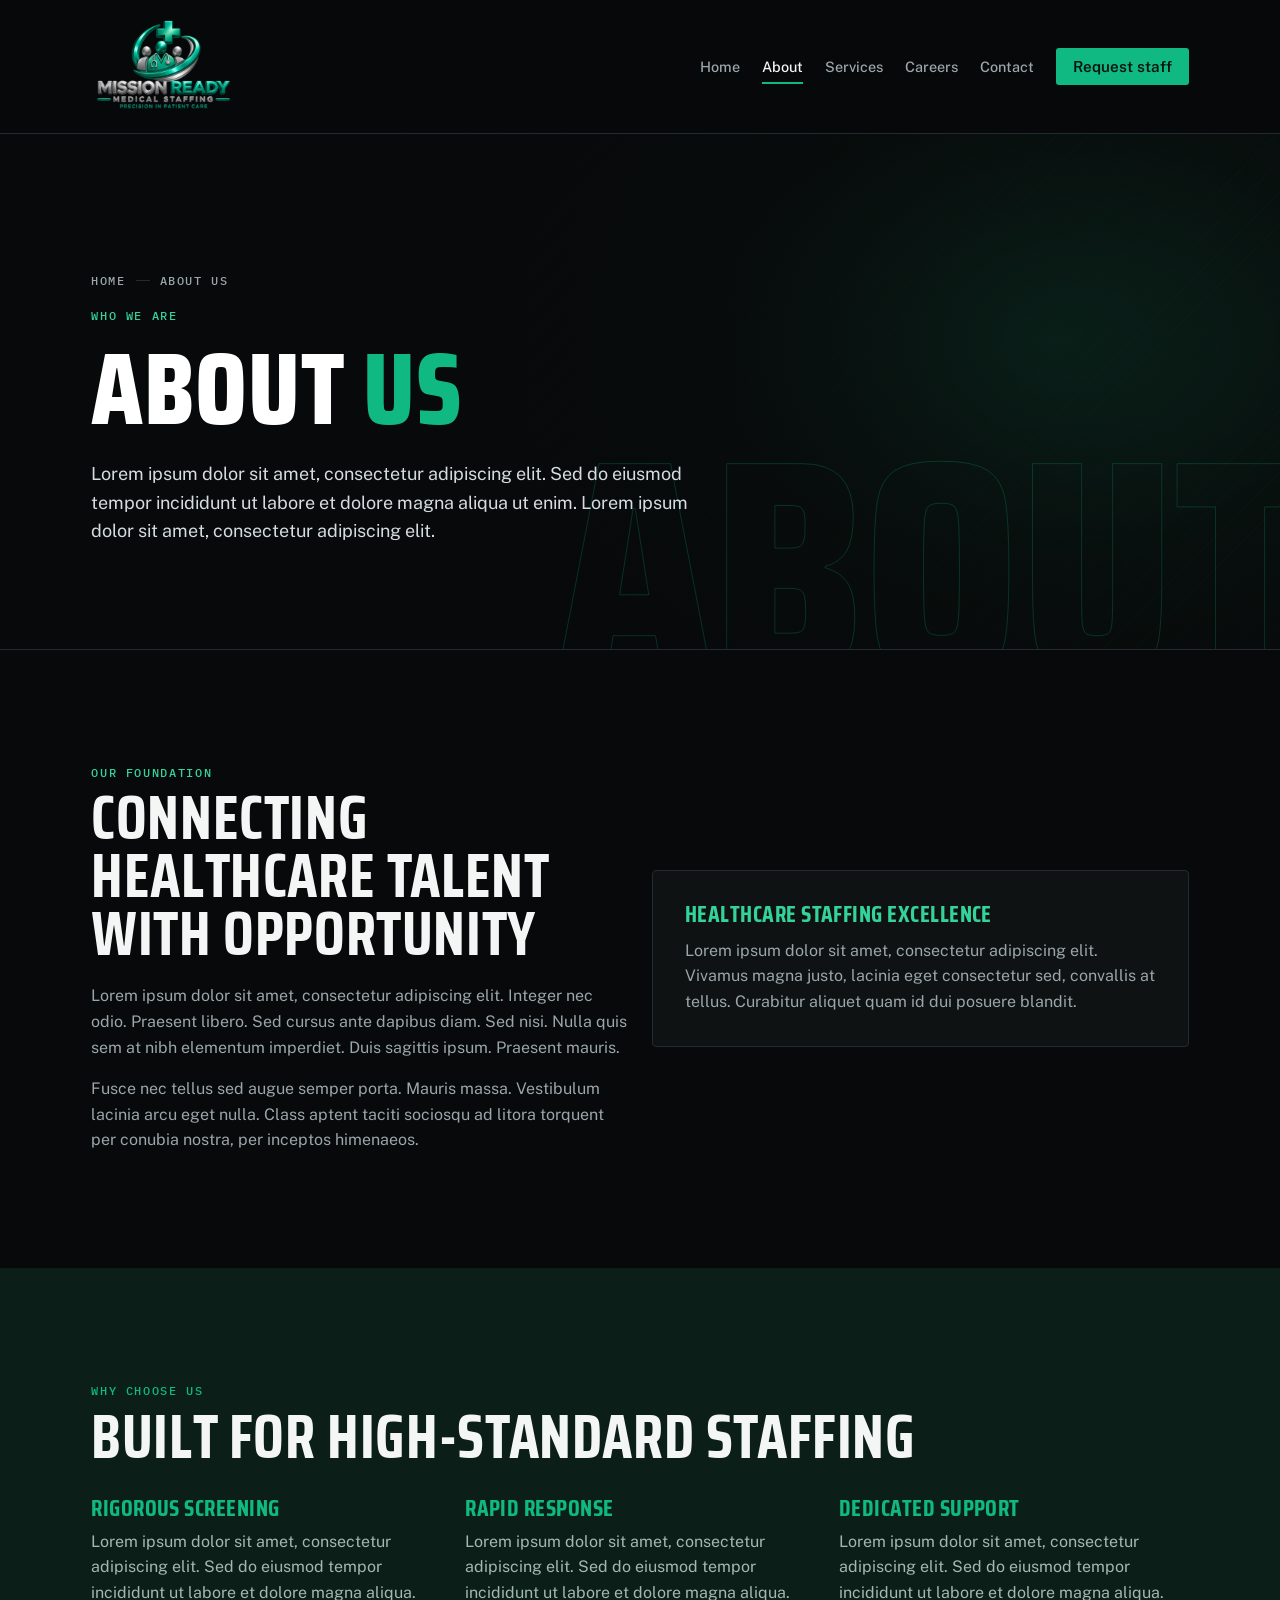
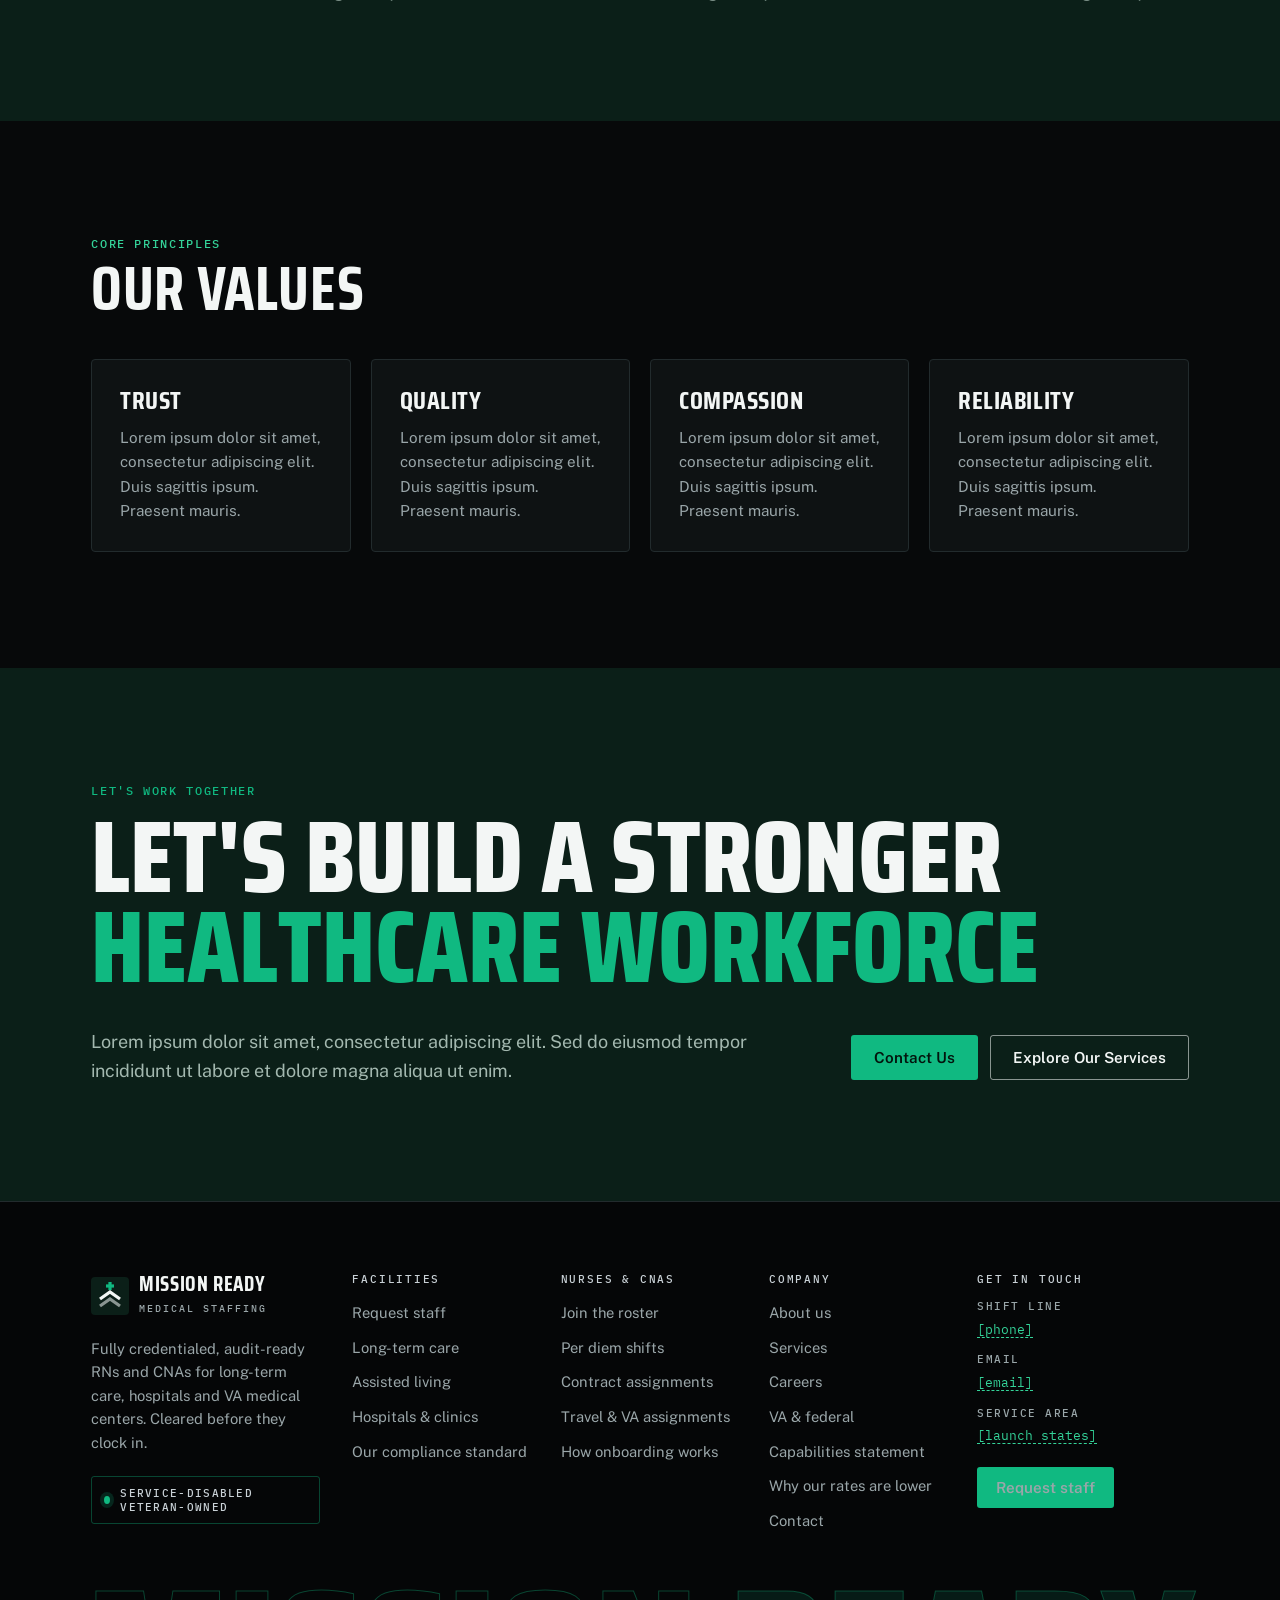
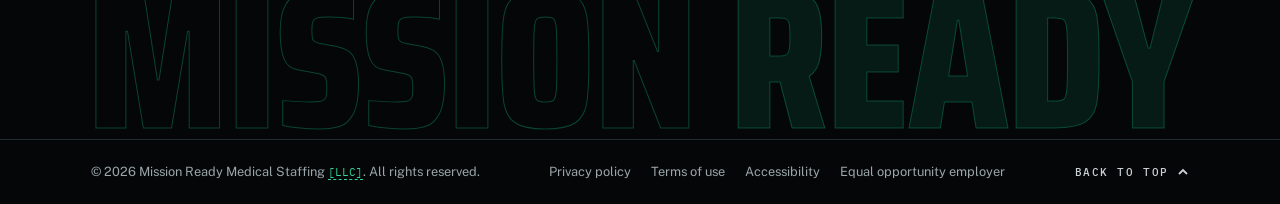
==== commit f743679e: "logo changed" ====
--- a/about.html
+++ b/about.html
@@ -17,16 +17,13 @@
 
 <header class="nav">
   <div class="wrap">
-    <a class="brand" href="index.html" aria-label="Mission Ready Medical Staffing, home">
-      <svg width="38" height="38" viewBox="0 0 38 38" aria-hidden="true">
-        <rect width="38" height="38" rx="4" fill="var(--navy)"/>
-        <path d="M9 22 L19 15 L29 22" fill="none" stroke="var(--on-navy)" stroke-width="3.2"/>
-        <path d="M9 29 L19 22 L29 29" fill="none" stroke="var(--on-navy)" stroke-width="3.2" opacity=".55"/>
-        <rect x="17.4" y="5" width="3.2" height="8" fill="var(--brass-bright)"/>
-        <rect x="15" y="7.4" width="8" height="3.2" fill="var(--brass-bright)"/>
-      </svg>
-      <span><b>Mission Ready</b><small>Medical Staffing</small></span>
-    </a>
+ <a class="brand" href="index.html" aria-label="Mission Ready Medical Staffing, home">
+  <img
+    src="/img/logo.png"
+    alt="Mission Ready Medical Staffing"
+    style="width: 145px; height: 145px; object-fit: contain; display: block; max-width: 100%; flex-shrink: 0;"
+  />
+</a>
     <button class="menu-toggle" type="button" aria-expanded="false" aria-controls="site-menu" aria-label="Open menu"><span></span></button>
     <nav class="links" id="site-menu" aria-label="Primary">
       <a href="index.html">Home</a>
--- a/style.css
+++ b/style.css
@@ -11,10 +11,26 @@
   --body:"Public Sans",system-ui,-apple-system,"Segoe UI",sans-serif;
   --mono:"IBM Plex Mono",ui-monospace,Consolas,monospace;
   --gutter:max(16px, 4vw);
-  --nav:64px;
+  --nav:134px;
   --scroll:0;
   color-scheme:dark;
 }
+
+.brand-logo {
+  width: 38px;
+  height: 38px;
+  object-fit: contain;
+  display: block;
+  flex-shrink: 0;
+}
+
+.brand {
+  display: inline-flex;
+  align-items: center;
+  gap: 10px;
+  text-decoration: none;
+}
+
 *{box-sizing:border-box}
 html{scroll-behavior:smooth}
 body{background:var(--bg);color:var(--ink);font:400 1rem/1.6 var(--body);-webkit-font-smoothing:antialiased;overflow-x:clip}
@@ -552,3 +568,22 @@
 .card h3{font-size:1.6rem}
 .card p{color:var(--ink-2);font-size:.95rem}
 .card .icon{width:40px;height:40px;border-radius:3px;background:var(--navy);color:var(--brass-bright);display:grid;place-items:center;font-weight:700}
+
+
+.process-steps{display:grid;grid-template-columns:repeat(auto-fit, minmax(200px, 1fr));gap:20px;margin-top:40px}
+.step-item{background:var(--surface);border:1px solid var(--line);border-radius:4px;padding:24px;position:relative}
+.step-item .num{font:700 2rem/1 var(--display);color:var(--brass-bright);margin-bottom:12px}
+
+
+form.form-card{background:var(--surface);border:1px solid var(--line);border-radius:4px;padding:32px;display:grid;gap:18px}
+.form-group{display:grid;gap:6px}
+label{font-size:.82rem;font-weight:600}
+input,select,textarea{font:400 .95rem var(--body);padding:12px 14px;border:1px solid var(--line);border-radius:3px;background:var(--bg);color:var(--ink);width:100%}
+textarea{resize:vertical;min-height:120px}
+input:focus,select:focus,textarea:focus{outline:2px solid var(--brass-bright);outline-offset:0;border-color:transparent}
+fieldset{border:0;padding:0;margin:0;display:flex;gap:8px;flex-wrap:wrap}
+legend{font-size:.82rem;font-weight:600;margin-bottom:8px;padding:0}
+.chip{position:relative;display:inline-block}
+.chip input{position:absolute;opacity:0;width:1px;height:1px}
+.chip span{display:inline-block;padding:8px 14px;border:1px solid var(--line);border-radius:3px;font-size:.88rem;font-weight:500;cursor:pointer;background:var(--bg)}
+.chip input:checked + span{background:var(--brass-bright);color:#03140D;border-color:var(--brass-bright)}
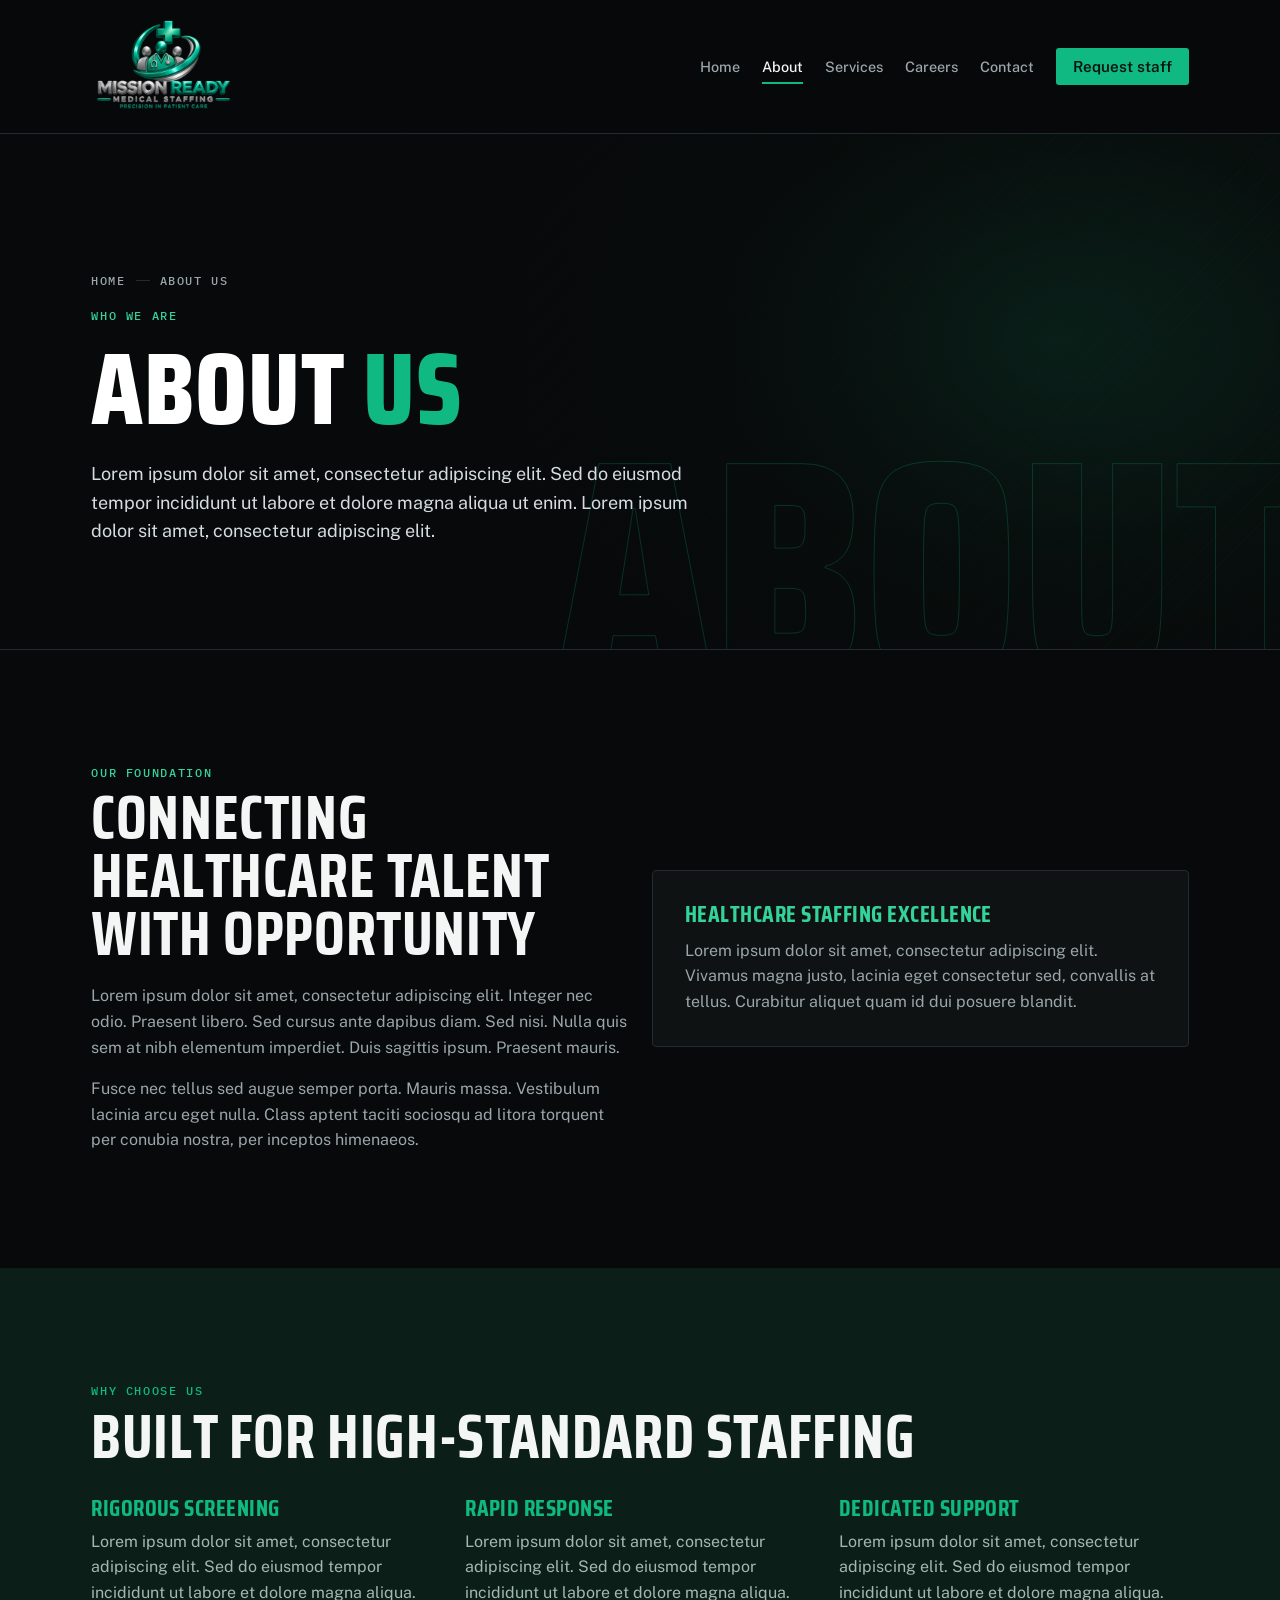
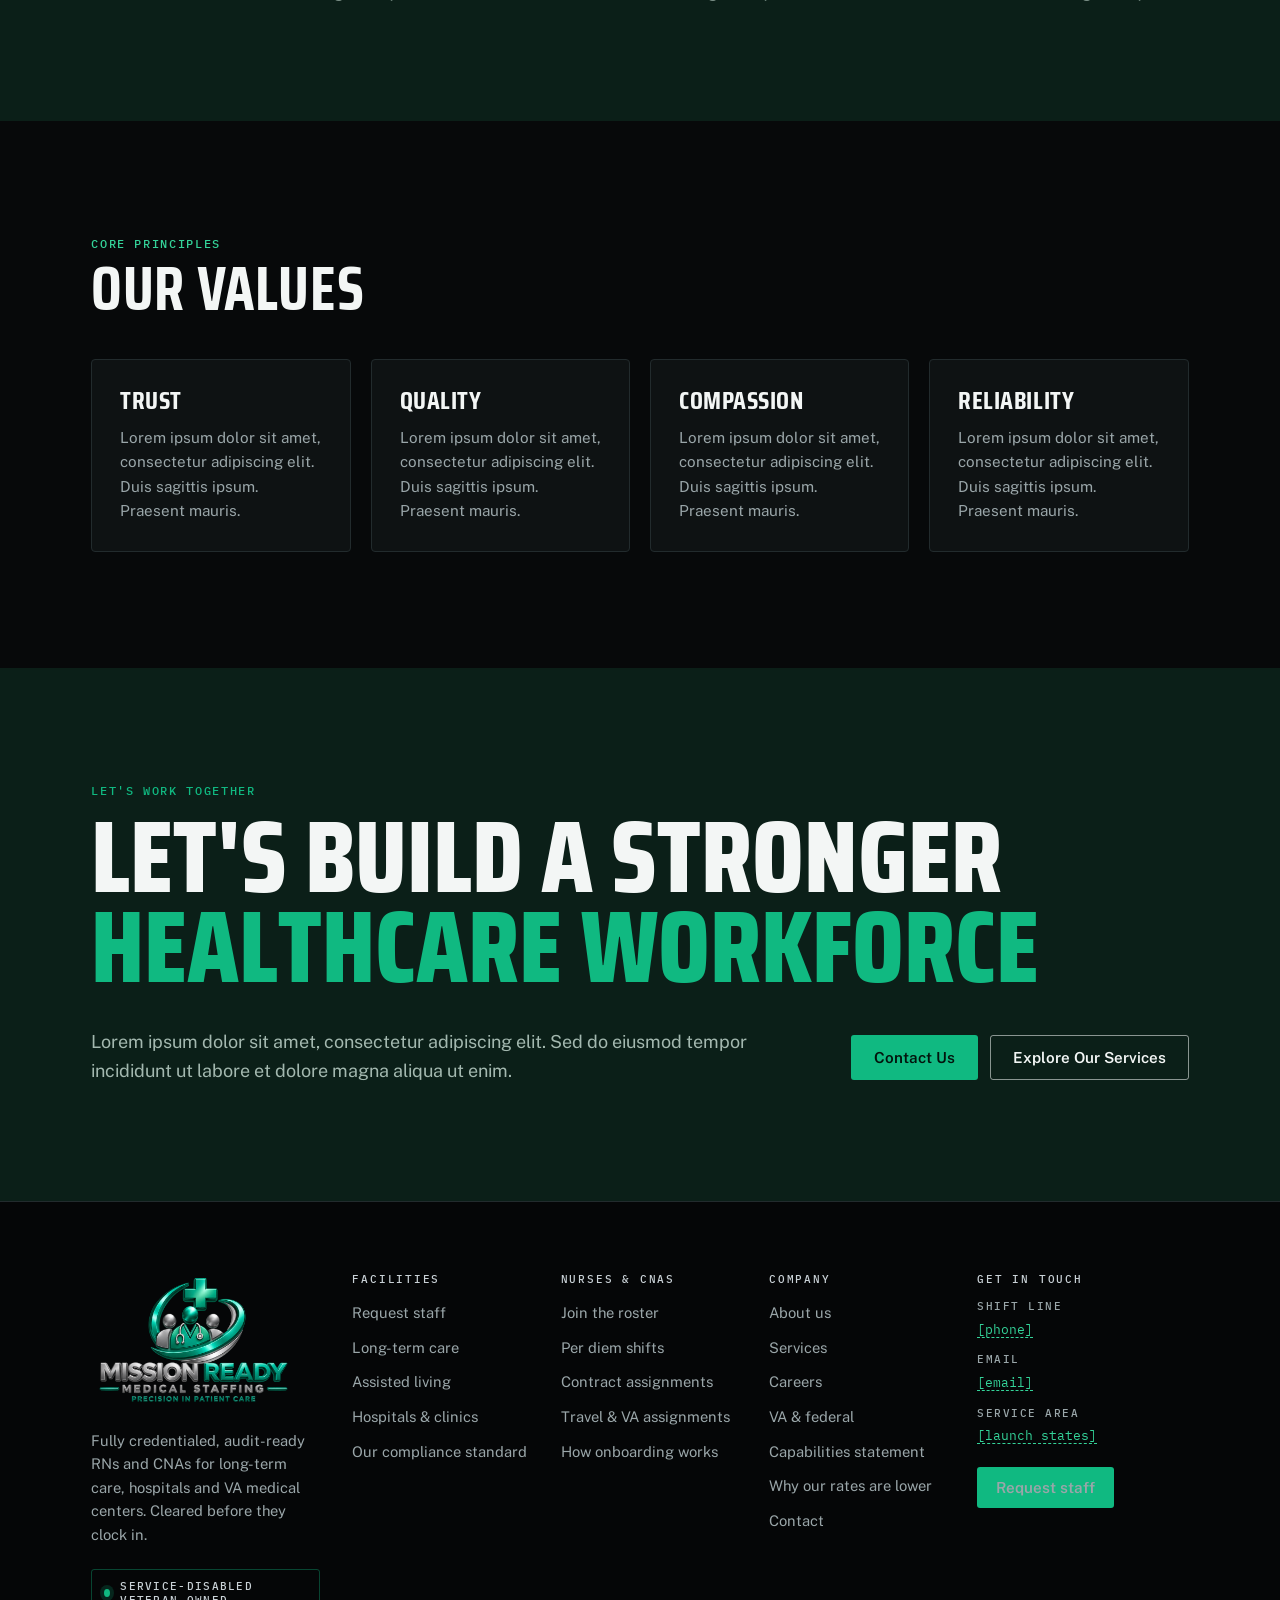
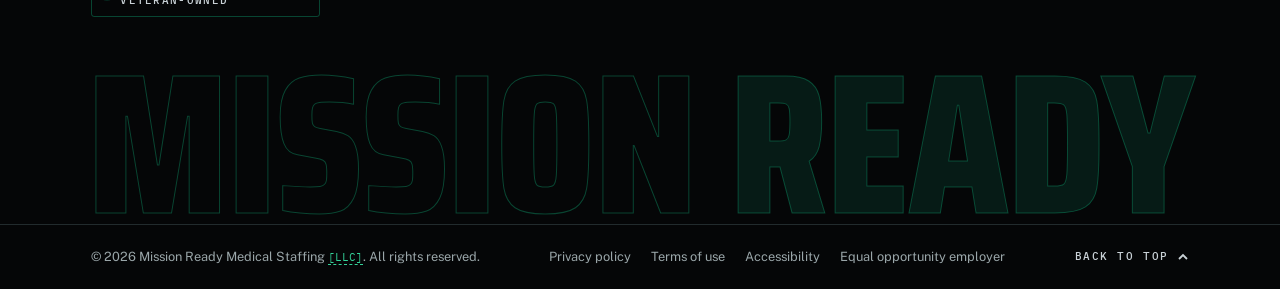
==== commit 2a381e80: "bing" ====
--- a/about.html
+++ b/about.html
@@ -173,16 +173,13 @@
 <footer class="site-footer" data-scene="enter">
   <div class="wrap ft-top">
     <div class="ft-brand">
-      <a class="brand" href="index.html" aria-label="Mission Ready Medical Staffing, home">
-        <svg width="38" height="38" viewBox="0 0 38 38" aria-hidden="true">
-          <rect width="38" height="38" rx="4" fill="var(--navy)"/>
-          <path d="M9 22 L19 15 L29 22" fill="none" stroke="var(--on-navy)" stroke-width="3.2"/>
-          <path d="M9 29 L19 22 L29 29" fill="none" stroke="var(--on-navy)" stroke-width="3.2" opacity=".55"/>
-          <rect x="17.4" y="5" width="3.2" height="8" fill="var(--brass-bright)"/>
-          <rect x="15" y="7.4" width="8" height="3.2" fill="var(--brass-bright)"/>
-        </svg>
-        <span><b style="color:var(--ink)">Mission Ready</b><small>Medical Staffing</small></span>
-      </a>
+     <a class="brand" href="index.html" aria-label="Mission Ready Medical Staffing, home">
+  <img
+    src="/img/logo.png"
+    alt="Mission Ready Medical Staffing"
+    style="width: 205px; object-fit: contain; display: block; max-width: 100%; flex-shrink: 0;"
+  />
+</a>
       <p>Fully credentialed, audit-ready RNs and CNAs for long-term care, hospitals and VA medical centers. Cleared before they clock in.</p>
       <span class="ft-badge"><i></i>Service-disabled veteran-owned</span>
     </div>
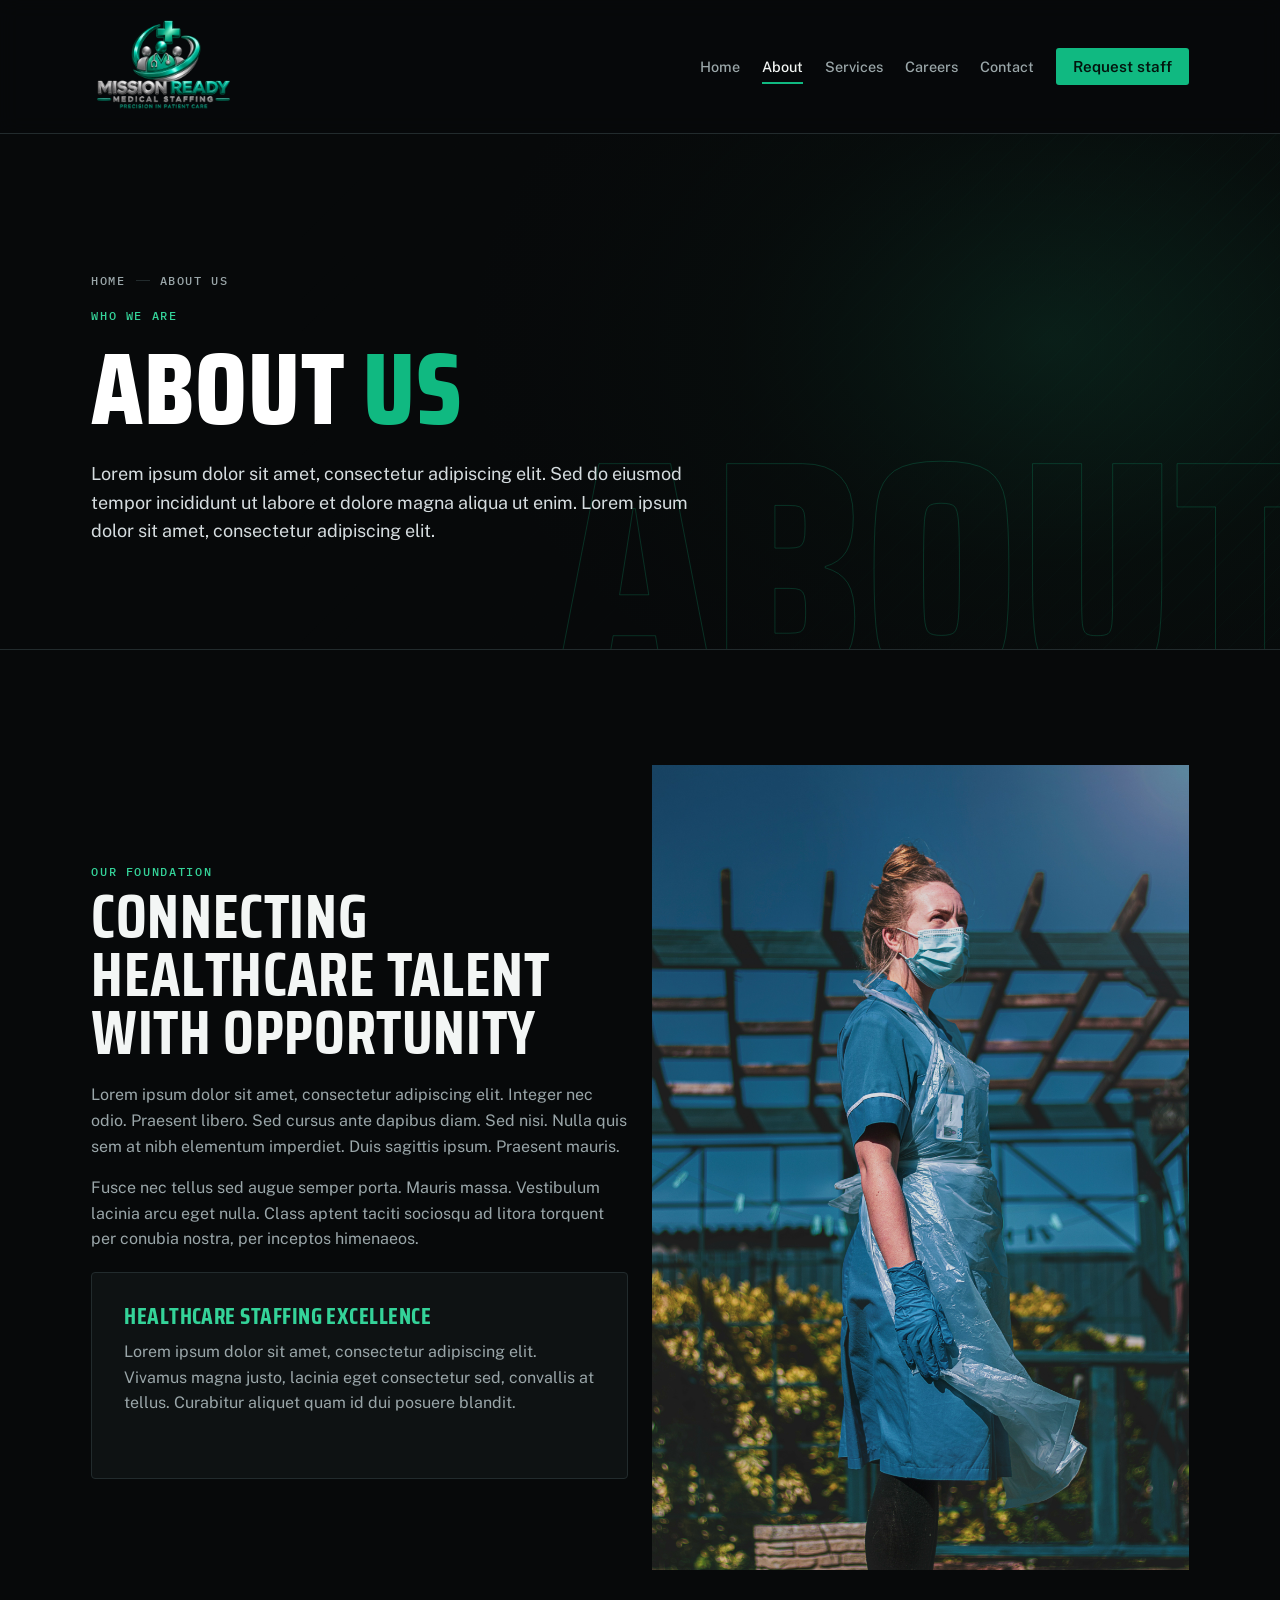
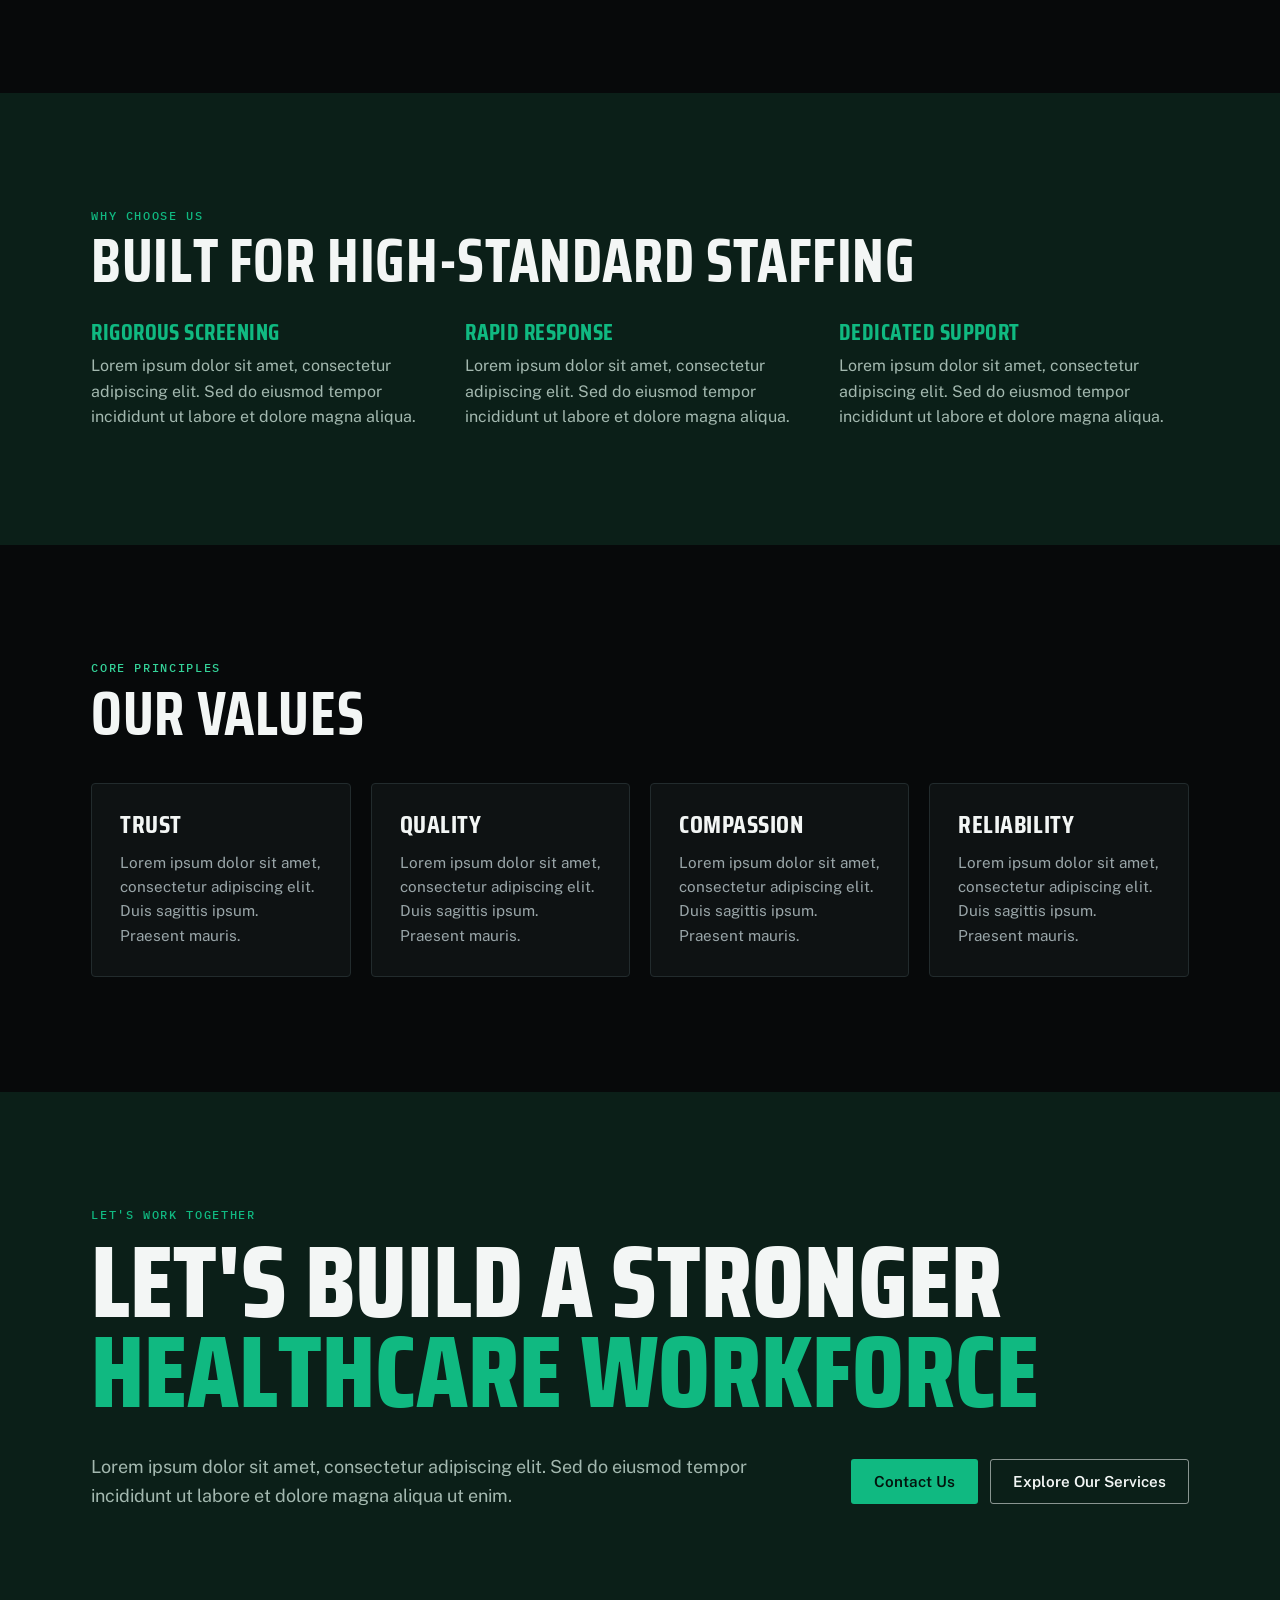
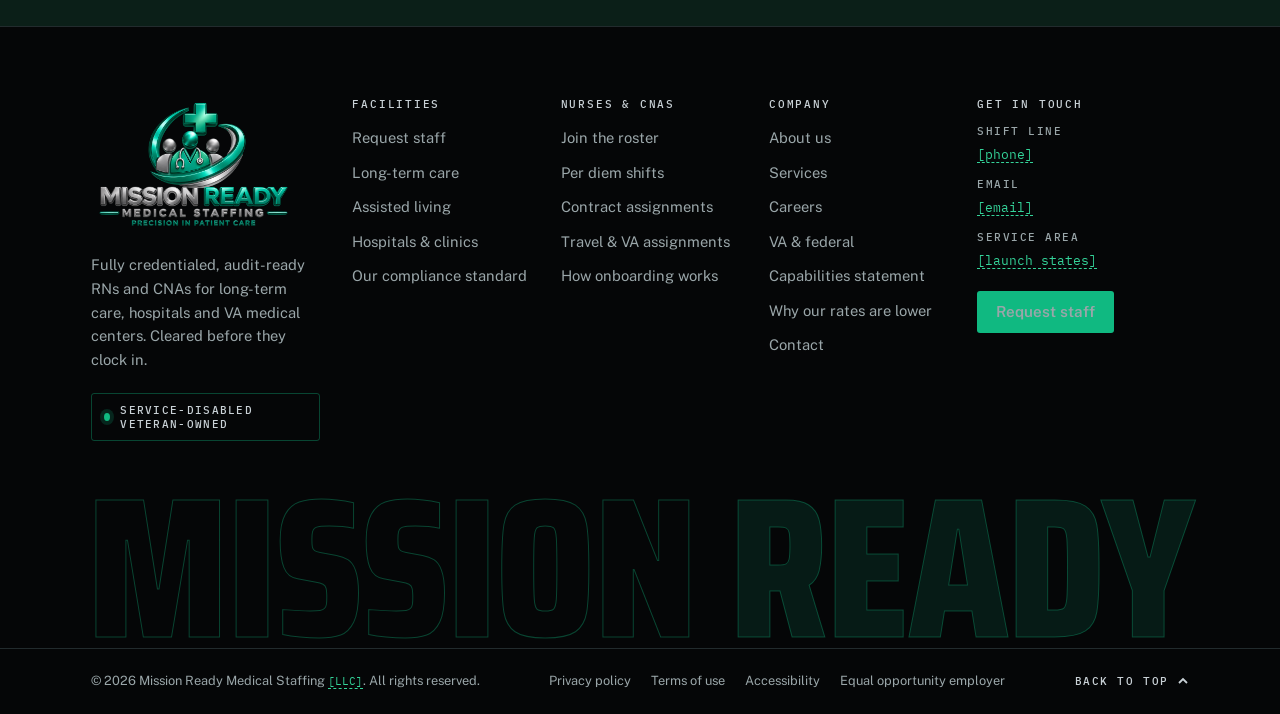
==== commit 49af0cdc: "ex" ====
--- a/about.html
+++ b/about.html
@@ -19,7 +19,7 @@
   <div class="wrap">
  <a class="brand" href="index.html" aria-label="Mission Ready Medical Staffing, home">
   <img
-    src="/img/logo.png"
+    src="./img/logo.png"
     alt="Mission Ready Medical Staffing"
     style="width: 145px; height: 145px; object-fit: contain; display: block; max-width: 100%; flex-shrink: 0;"
   />
@@ -59,10 +59,13 @@
           <h2 style="margin-top:10px;">Connecting Healthcare Talent With Opportunity</h2>
           <p style="margin-top:20px; color:var(--ink-2);">Lorem ipsum dolor sit amet, consectetur adipiscing elit. Integer nec odio. Praesent libero. Sed cursus ante dapibus diam. Sed nisi. Nulla quis sem at nibh elementum imperdiet. Duis sagittis ipsum. Praesent mauris.</p>
           <p style="margin-top:16px; color:var(--ink-2);">Fusce nec tellus sed augue semper porta. Mauris massa. Vestibulum lacinia arcu eget nulla. Class aptent taciti sociosqu ad litora torquent per conubia nostra, per inceptos himenaeos.</p>
-        </div>
-        <div style="background:var(--surface); border:1px solid var(--line); border-radius:4px; padding:32px;">
+        <div style="background:var(--surface); border:1px solid var(--line); border-radius:4px; padding:32px; margin-top:20px ;">
           <h3 style="color:var(--brass);">Healthcare Staffing Excellence</h3>
-          <p style="color:var(--ink-2); margin-top:12px;">Lorem ipsum dolor sit amet, consectetur adipiscing elit. Vivamus magna justo, lacinia eget consectetur sed, convallis at tellus. Curabitur aliquet quam id dui posuere blandit.</p>
+          <p style="color:var(--ink-2); margin-top:12px; margin-bottom:30px;">Lorem ipsum dolor sit amet, consectetur adipiscing elit. Vivamus magna justo, lacinia eget consectetur sed, convallis at tellus. Curabitur aliquet quam id dui posuere blandit.</p>
+        </div>
+        </div>
+        <div>
+          <img src="./img/about.jpg"/>
         </div>
       </div>
     </div>
@@ -175,7 +178,7 @@
     <div class="ft-brand">
      <a class="brand" href="index.html" aria-label="Mission Ready Medical Staffing, home">
   <img
-    src="/img/logo.png"
+    src="./img/logo.png"
     alt="Mission Ready Medical Staffing"
     style="width: 205px; object-fit: contain; display: block; max-width: 100%; flex-shrink: 0;"
   />
--- a/style.css
+++ b/style.css
@@ -15,6 +15,36 @@
   --scroll:0;
   color-scheme:dark;
 }
+
+
+.card-special {
+    min-height: 350px;
+    padding: 30px;
+    row-gap: 20px ;
+    display: flex;
+    flex-direction: column;
+
+    justify-content: center; /* Vertical center */
+    align-items: center;     /* Horizontal center */
+
+    text-align: center;
+
+    background-image:
+        linear-gradient(
+            rgba(0, 0, 0, 0.55),
+            rgba(0, 0, 0, 0.55)
+        ),
+        url('./img/about.jpg');
+
+    background-size: cover;
+    background-position: center;
+    background-repeat: no-repeat;
+
+    border-radius: 12px;
+    color: #fff;
+}
+
+
 
 .brand-logo {
   width: 38px;
